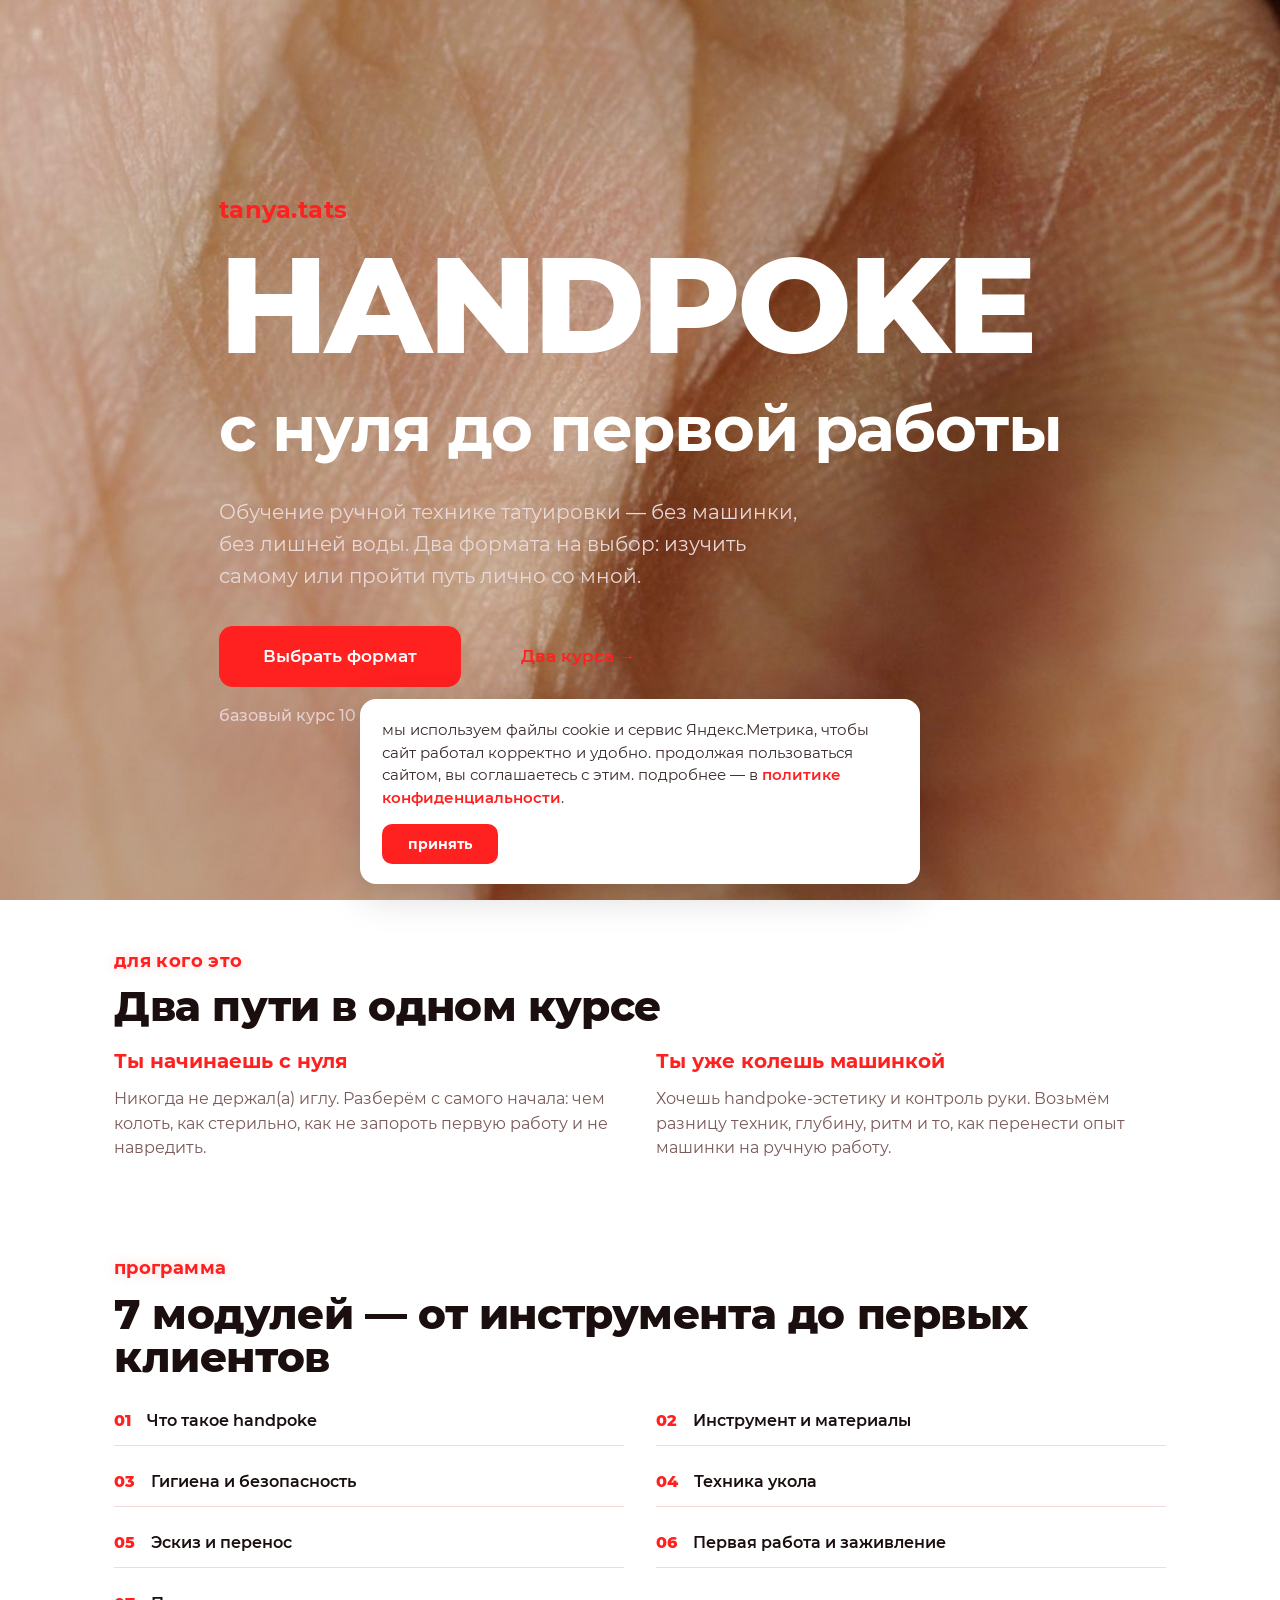
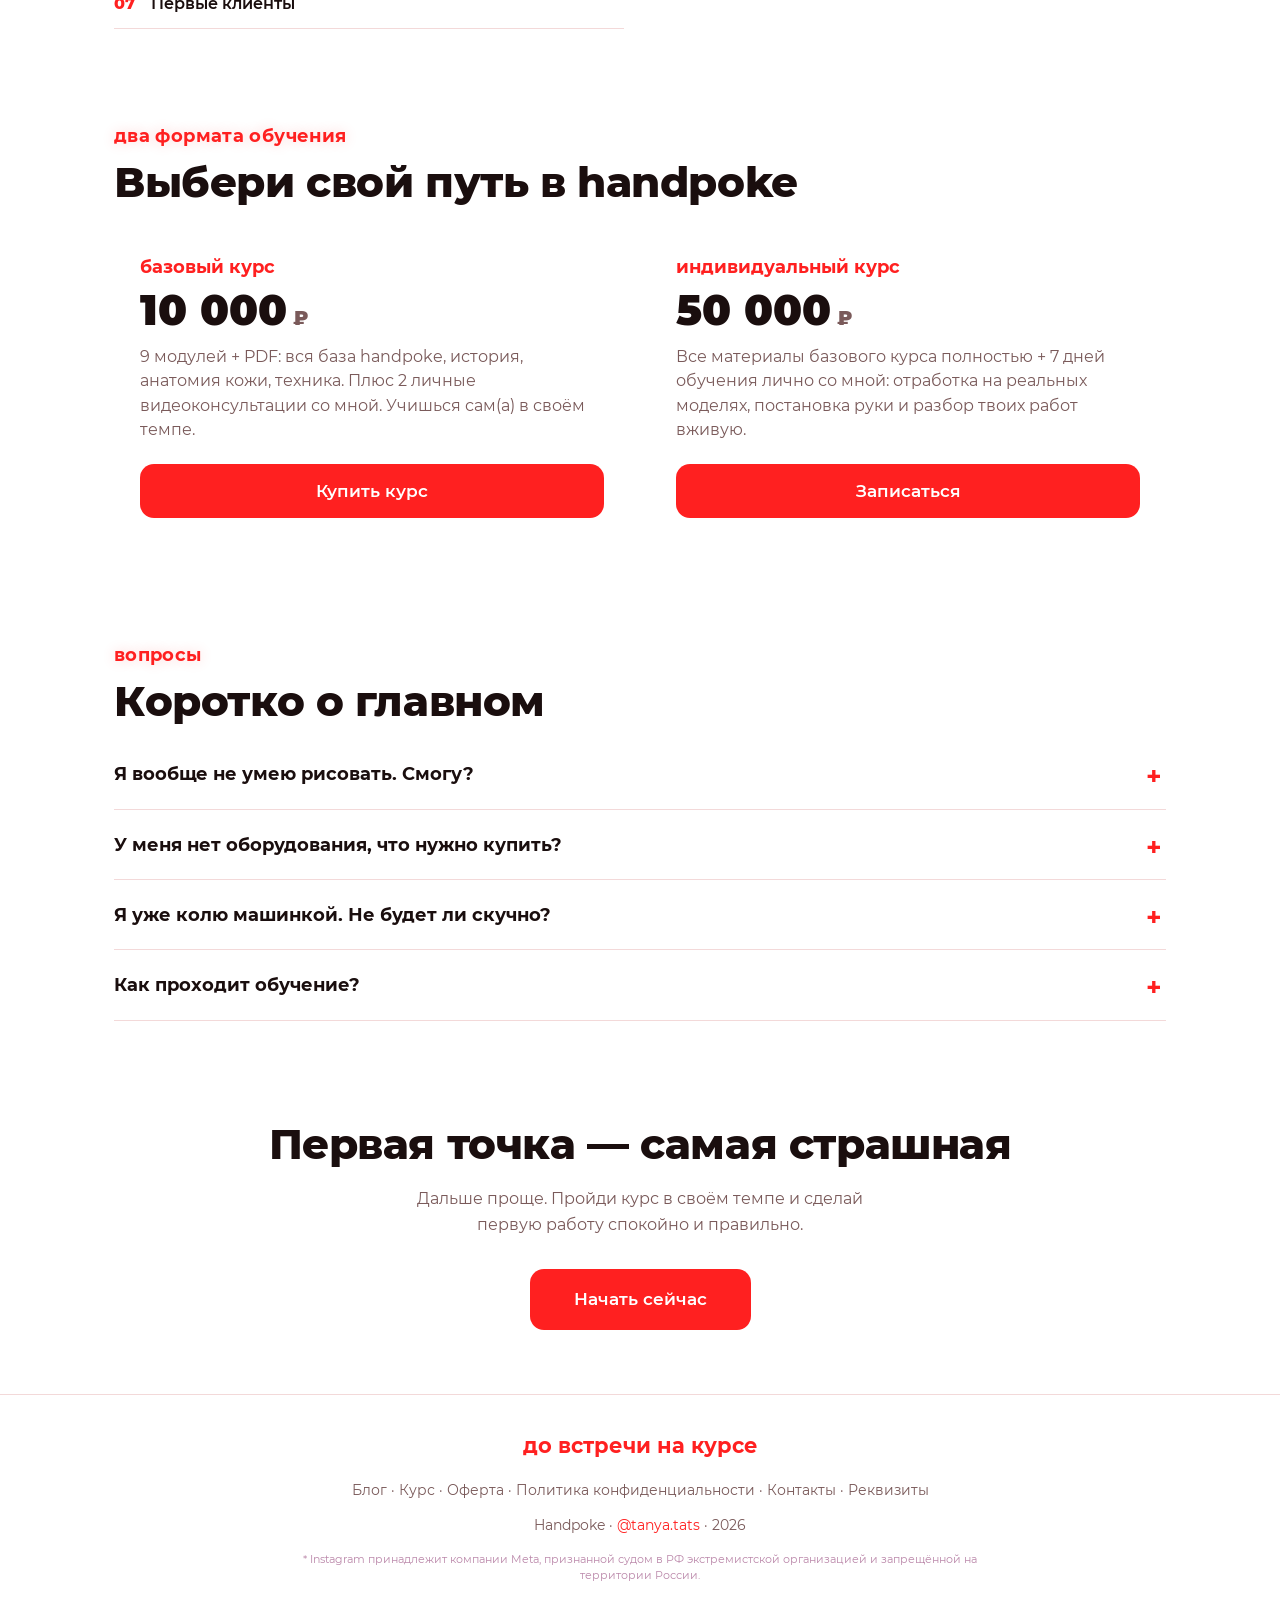
==== index.html @ 75838259 "Update index.html" ====
<!DOCTYPE html>
<html lang="ru">
<head>
<meta charset="UTF-8">
<meta name="viewport" content="width=device-width, initial-scale=1.0">
<meta name="yandex-verification" content="ab66ae9f76529d10" />
<meta name="description" content="Курс по хендпоук тату (handpoke) от tanya.tats — ручная техника татуировки с нуля до первой работы. 7 модулей: инструмент, стерильность, техника укола, эскиз, первые клиенты. базовый курс и индивидуальный курс с мастером.">
<meta name="keywords" content="хендпоук, handpoke, хендпоук тату, ручная техника татуировки, обучение тату, курс тату, техника хендпоук, как делать тату хендпоуком, тату мастер, stick and poke">
<meta name="author" content="tanya.tats">
<meta name="robots" content="index, follow">
<meta name="theme-color" content="#ff2020">
<link rel="canonical" href="https://tanyatats.ru/">
<meta property="og:type" content="website">
<meta property="og:title" content="Хендпоук с нуля — курс от tanya.tats">
<meta property="og:description" content="Ручная техника татуировки с нуля до первой работы. Базовый курс и индивидуальное обучение: инструмент, стерильность, техника, первые клиенты.">
<meta property="og:image" content="https://tanyatats.ru/og-image.jpg">
<meta property="og:url" content="https://tanyatats.ru/">
<meta property="og:site_name" content="tanya.tats">
<meta property="og:locale" content="ru_RU">
<meta name="twitter:card" content="summary_large_image">
<meta name="twitter:title" content="Хендпоук с нуля — курс от tanya.tats">
<meta name="twitter:description" content="Ручная техника татуировки с нуля до первой работы. Курс от практикующего мастера.">
<meta name="twitter:image" content="https://tanyatats.ru/og-image.jpg">
<link rel="icon" type="image/x-icon" href="/favicon.ico">
<link rel="icon" type="image/png" sizes="32x32" href="/favicon-32x32.png">
<link rel="icon" type="image/png" sizes="16x16" href="/favicon-16x16.png">
<link rel="icon" type="image/png" sizes="96x96" href="/favicon-96x96.png">
<link rel="apple-touch-icon" sizes="180x180" href="/apple-touch-icon.png">
<link rel="manifest" href="/site.webmanifest">
<style>
@font-face{font-family:'Montserrat';font-weight:400;font-style:normal;font-display:swap;src:url('/fonts/montserrat-400.woff2') format('woff2')}
@font-face{font-family:'Montserrat';font-weight:500;font-style:normal;font-display:swap;src:url('/fonts/montserrat-500.woff2') format('woff2')}
@font-face{font-family:'Montserrat';font-weight:600;font-style:normal;font-display:swap;src:url('/fonts/montserrat-600.woff2') format('woff2')}
@font-face{font-family:'Montserrat';font-weight:700;font-style:normal;font-display:swap;src:url('/fonts/montserrat-700.woff2') format('woff2')}
@font-face{font-family:'Montserrat';font-weight:800;font-style:normal;font-display:swap;src:url('/fonts/montserrat-800.woff2') format('woff2')}
@font-face{font-family:'Montserrat';font-weight:900;font-style:normal;font-display:swap;src:url('/fonts/montserrat-900.woff2') format('woff2')}
</style>
<link rel="preload" href="/fonts/montserrat-800.woff2" as="font" type="font/woff2" crossorigin>
<link rel="preload" href="/fonts/montserrat-700.woff2" as="font" type="font/woff2" crossorigin>
<title>Handpoke с нуля — базовый курс</title>
<style>
  
  :root{
    --bg:#ffffff; --bg-soft:#fbf3f3;
    --ink:#1a0e0e; --ink-dim:#7a5a5a;
    --red:#8f1a1a; --red-bright:#ff2020; --red-glow:#ff5c4d; --red-deep:#3b0d0d;
    --line:rgba(180,20,20,.16);
    --serif:'Montserrat','Helvetica Neue','Segoe UI',Roboto,Arial,sans-serif; --hand:'Montserrat','Helvetica Neue','Segoe UI',Roboto,Arial,sans-serif;
    --sans:'Montserrat','Helvetica Neue','Segoe UI',Roboto,Arial,sans-serif;
  }
  *{margin:0;padding:0;box-sizing:border-box}
  html{scroll-behavior:smooth}
  body{background:var(--bg);color:var(--ink);font-family:var(--sans);line-height:1.6;-webkit-font-smoothing:antialiased;overflow-x:hidden;max-width:100vw}
  ::selection{background:var(--red-bright);color:var(--bg)}

  /* ---- hero video background ---- */
  .hero-bg{position:fixed;top:0;left:0;width:100vw;height:100vh;height:100dvh;z-index:0;overflow:hidden;background:#1a1210 url('hero-poster.jpg') center/cover no-repeat}
  .hero-bg video{position:absolute;top:50%;left:50%;transform:translate(-50%,-50%);min-width:100%;min-height:100%;width:auto;height:auto;object-fit:cover}
  /* red + black wash over the black water */
  .hero-bg::after{content:"";position:absolute;inset:0;background:transparent}
  .grain{position:fixed;inset:0;z-index:1;pointer-events:none;opacity:.4;
    background-image:radial-gradient(rgba(255,80,80,.06) 1px,transparent 1.4px);background-size:24px 24px}

  .wrap{max-width:1100px;margin:0 auto;padding:0 24px;position:relative;z-index:2}
  .narrow{max-width:760px}
  /* solid bg on lower sections so text is readable over the fixed video */
  .solid{position:relative;z-index:2;background:#ffffff}

  header{min-height:100vh;min-height:100dvh;display:flex;flex-direction:column;justify-content:center;padding:60px 0 40px;position:relative;z-index:2}
  .eyebrow{font-family:'Montserrat',var(--sans);font-weight:700;font-size:1.5rem;color:var(--red-bright);letter-spacing:.02em;display:inline-block;margin-bottom:12px}
  h1.hero{color:#fff;font-family:'Montserrat',var(--sans);font-weight:800;font-size:clamp(3rem,11vw,8.5rem);line-height:.92;letter-spacing:-.03em;text-transform:uppercase}
  h1.hero .drip{display:block;color:#fff;font-family:'Montserrat',var(--sans);font-style:normal;font-weight:700;text-transform:none;font-size:clamp(1.8rem,5.5vw,4rem);line-height:1.05;letter-spacing:-.02em;margin-top:28px}
  .lede{font-size:clamp(1.05rem,2vw,1.25rem);color:#e9d9d9;max-width:600px;margin:34px 0}
  .cta{display:inline-block;background:var(--red-bright);color:var(--bg);font-weight:600;font-size:1.05rem;padding:17px 44px;border-radius:14px;border:none;cursor:pointer;font-family:inherit;text-decoration:none;transition:transform .15s,box-shadow .2s,background .2s;box-shadow:0 0 0 rgba(255,32,32,0)}
  .cta:focus{outline:none}.cta:hover{background:var(--red-glow);transform:translateY(-2px);box-shadow:0 8px 40px rgba(255,32,32,.4)}
  .cta.ghost{background:transparent;color:var(--red-bright)}
  .cta.ghost:hover{background:rgba(255,32,32,.08);box-shadow:none}
  .under-cta{font-family:var(--serif);font-weight:500;font-size:1rem;color:#e6d0d0;margin-top:16px}
  .hero-cta{display:flex;gap:16px;flex-wrap:wrap;align-items:center}

  .proof{position:relative;z-index:2;border-top:1px solid var(--line);border-bottom:1px solid var(--line);display:flex;justify-content:center;flex-wrap:wrap;background:#ffffff}
  .proof div{padding:18px 30px;text-align:center;border-right:1px solid var(--line)}
  .proof div:last-child{border-right:none}
  .proof b{display:block;font-family:var(--serif);font-size:2.1rem;color:var(--red-bright);line-height:1;text-shadow:0 0 18px rgba(255,32,32,.22)}
  .proof span{font-size:.82rem;color:var(--ink-dim);letter-spacing:.04em}

  section{position:relative;z-index:2;padding:46px 0}
  .lbl{font-family:var(--serif);font-weight:700;font-size:1.15rem;text-transform:lowercase;letter-spacing:.02em;color:var(--red-bright);display:inline-block;margin-bottom:10px;text-shadow:0 0 14px rgba(255,32,32,.2)}
  h2{font-family:var(--serif);font-weight:800;font-size:clamp(1.7rem,4.5vw,2.6rem);line-height:1.04;margin-bottom:16px;letter-spacing:-.01em}

  .who{display:grid;grid-template-columns:1fr 1fr;gap:32px;margin-top:16px}
  .who .card{padding:0}
  
  .who .card h3{font-family:var(--serif);font-weight:700;font-size:1.25rem;margin-bottom:10px;color:var(--red-bright)}
  .who .card p{font-size:.97rem;color:var(--ink-dim);margin:0}

  .mods{margin-top:14px;border-top:1px solid var(--line)}
  .mod{display:grid;grid-template-columns:56px 1fr;gap:20px;padding:20px 4px;border-bottom:1px solid var(--line);align-items:start}
  .mod .n{font-family:'Montserrat',var(--sans);font-weight:800;font-size:1.5rem;color:var(--red-bright);text-shadow:0 0 12px rgba(255,32,32,.18)}
  .mod h3{font-family:var(--serif);font-weight:700;font-size:1.4rem;margin-bottom:8px}
  .mod p{color:var(--ink-dim);font-size:1rem;margin:0}
  .mod ul{margin:8px 0 0;padding-left:18px;color:var(--ink-dim);font-size:.94rem}
  .mod li{margin-bottom:4px}

  .guide{padding:0;margin-top:14px}
  .guide h3{font-family:var(--serif);font-weight:700;font-size:1.4rem;color:var(--red-bright);margin-bottom:18px}
  .guide ol{padding-left:22px}
  .guide li{margin-bottom:14px;color:var(--ink-dim)}
  .guide li b{color:var(--ink)}
  .guide .tip{font-family:var(--serif);font-weight:600;font-size:1.05rem;color:var(--red-bright);margin-top:8px}

  .price-plain{text-align:center;margin-top:16px;padding:10px 0}
  
  
  .price-plain .now{font-family:var(--serif);font-weight:900;font-size:clamp(3rem,10vw,4.2rem);color:var(--red-bright);line-height:1;margin:4px 0 6px;text-shadow:0 0 26px rgba(255,32,32,.2)}
  .price-plain .cur{font-size:1.5rem;color:var(--ink-dim)}
  .incl{text-align:left;max-width:360px;margin:26px auto;list-style:none}
  .incl li{padding:9px 0 9px 32px;position:relative;color:var(--ink-dim);font-size:1rem}
  .incl li::before{content:"";position:absolute;left:10px;top:15px;width:8px;height:8px;border-radius:50%;background:var(--red-bright);box-shadow:0 0 12px var(--red-glow)}

  details{border-bottom:1px solid var(--line);padding:20px 0}
  summary{cursor:pointer;font-family:var(--serif);font-weight:700;font-size:1.15rem;list-style:none;position:relative;padding-right:34px}
  summary::-webkit-details-marker{display:none}
  summary::after{content:"+";position:absolute;right:4px;top:-3px;color:var(--red-bright);font-size:1.6rem;transition:transform .2s}
  details[open] summary::after{transform:rotate(45deg)}
  details p{color:var(--ink-dim);margin-top:12px;font-size:1rem}

  .final{text-align:center;padding:56px 0 64px}
  .final h2{margin-bottom:20px}
  .final p{color:var(--ink-dim);max-width:460px;margin:0 auto 32px}

  footer{border-top:1px solid var(--line);padding:34px 0;text-align:center;color:var(--ink-dim);font-size:.85rem;position:relative;z-index:2}
  footer a{color:var(--red-bright);text-decoration:none}
  .fnav{margin:14px 0 10px;font-size:.9rem;line-height:2}
  .fnav a{color:var(--ink-dim)}
  .fnav a:hover{color:var(--red-bright)}
  .fbot{color:var(--ink-dim);font-size:.85rem}
  .fmeta{max-width:720px;margin:14px auto 0;font-size:11px;line-height:1.5;color:#b8a}
  .sig{font-family:var(--serif);font-weight:700;font-size:1.3rem;color:var(--red-bright);display:block;margin-bottom:6px}

  
  .prog{display:grid;grid-template-columns:1fr 1fr;gap:10px 32px;margin-top:8px}
  .prog div{padding:12px 0;border-bottom:1px solid var(--line);font-weight:600;font-size:1.02rem}
  .prog span{color:var(--red-bright);font-weight:800;margin-right:12px}
  .offers{display:grid;grid-template-columns:1fr 1fr;gap:20px;margin-top:18px;align-items:stretch}
  .offer{padding:30px 26px;position:relative;display:flex;flex-direction:column;transition:transform .15s}
  .offer:hover{transform:translateY(-3px)}
      .oname{font-weight:700;font-size:1.15rem;color:var(--red-bright);margin-bottom:8px}
  .oprice{font-family:var(--serif);font-weight:900;font-size:2.6rem;line-height:1;margin-bottom:14px}
  .oprice span{font-size:1.2rem;color:var(--ink-dim)}
  .odesc{color:var(--ink-dim);font-size:.98rem;margin-bottom:22px;line-height:1.55;flex:1}
  .offer .cta{width:100%;text-align:center}
  @media(max-width:640px){.prog{grid-template-columns:1fr}.offers{grid-template-columns:1fr}}
  @media(max-width:640px){
    .who{grid-template-columns:1fr}
    .proof div{padding:18px 20px}
    .proof b{font-size:1.6rem}
    .mod{grid-template-columns:44px 1fr;gap:16px}
  }
  @media(prefers-reduced-motion:reduce){*{scroll-behavior:auto}.cta:hover{transform:none}.hero-bg video{filter:none}}
</style>
<!-- Yandex.Metrika counter -->
<script type="text/javascript">
    (function(m,e,t,r,i,k,a){
        m[i]=m[i]||function(){(m[i].a=m[i].a||[]).push(arguments)};
        m[i].l=1*new Date();
        for (var j = 0; j < document.scripts.length; j++) {if (document.scripts[j].src === r) { return; }}
        k=e.createElement(t),a=e.getElementsByTagName(t)[0],k.async=1,k.src=r,a.parentNode.insertBefore(k,a)
    })(window, document,'script','https://mc.yandex.ru/metrika/tag.js?id=111276849', 'ym');
    ym(111276849, 'init', {ssr:true, webvisor:true, clickmap:true, ecommerce:"dataLayer", referrer: document.referrer, url: location.href, accurateTrackBounce:true, trackLinks:true});
</script>
<noscript><div><img src="https://mc.yandex.ru/watch/111276849" style="position:absolute; left:-9999px;" alt="" /></div></noscript>
<!-- /Yandex.Metrika counter -->
</head>
<body>
<div class="hero-bg">
  <video id="heroVideo" autoplay muted loop playsinline webkit-playsinline preload="metadata" poster="hero-poster.jpg" disablepictureinpicture>
    <source src="water.mp4" type="video/mp4">
  </video>
</div>
<div class="grain"></div>
<script>
  // Надёжный автозапуск фонового видео на мобильных (iOS/Android блокируют autoplay без явного play())
  (function(){
    var v = document.getElementById('heroVideo');
    if(!v) return;
    v.muted = true;               // обязательно для autoplay на мобильных
    v.setAttribute('muted','');
    v.playsInline = true;
    function tryPlay(){
      var p = v.play();
      if(p && p.catch){ p.catch(function(){ /* если заблокировано — постер останется фоном */ }); }
    }
    tryPlay();
    // повторные попытки: после загрузки данных и при первом касании экрана
    v.addEventListener('loadeddata', tryPlay);
    v.addEventListener('canplay', tryPlay);
    document.addEventListener('touchstart', tryPlay, {once:true, passive:true});
    document.addEventListener('click', tryPlay, {once:true});
  })();
</script>

<header>
  <div class="wrap">
    <span class="eyebrow">tanya.tats</span>
    <h1 class="hero">Handpoke<span class="drip">с нуля до первой работы</span></h1>
    <p class="lede">Обучение ручной технике татуировки — без машинки, без лишней воды. Два формата на выбор: изучить самому или пройти путь лично со мной.</p>
    <div class="hero-cta">
      <a href="#buy" class="cta">Выбрать формат</a>
      <a href="#buy" class="cta ghost">Два курса →</a>
    </div>
    <div class="under-cta">базовый курс 10 000 ₽ · индивидуальный курс 50 000 ₽</div>
  </div>
</header>

<div class="solid">


<section>
  <div class="wrap">
    <span class="lbl">для кого это</span>
    <h2>Два пути в одном курсе</h2>
    <div class="who">
      <div class="card">
        <h3>Ты начинаешь с нуля</h3>
        <p>Никогда не держал(а) иглу. Разберём с самого начала: чем колоть, как стерильно, как не запороть первую работу и не навредить.</p>
      </div>
      <div class="card">
        <h3>Ты уже колешь машинкой</h3>
        <p>Хочешь handpoke-эстетику и контроль руки. Возьмём разницу техник, глубину, ритм и то, как перенести опыт машинки на ручную работу.</p>
      </div>
    </div>
  </div>
</section>

<section>
  <div class="wrap">
    <span class="lbl">программа</span>
    <h2>7 модулей — от инструмента до первых клиентов</h2>
    <div class="prog">
      <div><span>01</span> Что такое handpoke</div>
      <div><span>02</span> Инструмент и материалы</div>
      <div><span>03</span> Гигиена и безопасность</div>
      <div><span>04</span> Техника укола</div>
      <div><span>05</span> Эскиз и перенос</div>
      <div><span>06</span> Первая работа и заживление</div>
      <div><span>07</span> Первые клиенты</div>
    </div>
  </div>
</section>



<section id="buy">
  <div class="wrap">
    <span class="lbl">два формата обучения</span>
    <h2>Выбери свой путь в handpoke</h2>
    <div class="offers">
      <div class="offer">
        <div class="oname">базовый курс</div>
        <div class="oprice">10 000<span> ₽</span></div>
        <div class="odesc">9 модулей + PDF: вся база handpoke, история, анатомия кожи, техника. Плюс 2 личные видеоконсультации со мной. Учишься сам(а) в своём темпе.</div>
        <button type="button" class="cta paybtn" onclick="openPay('mini')">Купить курс</button>
      </div>
      <div class="offer">
        
        <div class="oname">индивидуальный курс</div>
        <div class="oprice">50 000<span> ₽</span></div>
        <div class="odesc">Все материалы базового курса полностью + 7 дней обучения лично со мной: отработка на реальных моделях, постановка руки и разбор твоих работ вживую.</div>
        <button type="button" class="cta paybtn" onclick="openPay('extended')">Записаться</button>
      </div>
    </div>
  </div>
</section>

<section>
  <div class="wrap">
    <span class="lbl">вопросы</span>
    <h2>Коротко о главном</h2>
    <details><summary>Я вообще не умею рисовать. Смогу?</summary><p>Да. Handpoke прощает больше, чем машинка, а простые точечные и линейные работы не требуют академического рисунка. В курсе есть модуль про эскиз с нуля.</p></details>
    <details><summary>У меня нет оборудования, что нужно купить?</summary><p>К курсу идёт чек-лист: минимальный набор для старта стоит недорого. Всё расписано — что брать, где и почему.</p></details>
    <details><summary>Я уже колю машинкой. Не будет ли скучно?</summary><p>Нет. Базу можно пролистать, а основная ценность для тебя — в технике укола, глубине и ритме руки, которых в машинной работе нет.</p></details>
    <details><summary>Как проходит обучение?</summary><p>Видео и разборы, которые смотришь в своём темпе. Доступ остаётся навсегда, можно возвращаться к модулям.</p></details>
  </div>
</section>

<div class="final">
  <div class="wrap">
    <h2>Первая точка — самая страшная</h2>
    <p>Дальше проще. Пройди курс в своём темпе и сделай первую работу спокойно и правильно.</p>
    <a href="#buy" class="cta">Начать сейчас</a>
  </div>
</div>

<footer>
  <div class="wrap">
    <span class="sig">до встречи на курсе</span>
    <nav class="fnav">
      <a href="blog.html">Блог</a> ·
      <a href="course.html">Курс</a> ·
      <a href="oferta.html">Оферта</a> ·
      <a href="privacy.html">Политика конфиденциальности</a> ·
      <a href="contacts.html">Контакты</a> ·
      <a href="requisites.html">Реквизиты</a>
    </nav>
    <div class="fbot">Handpoke · <a href="https://instagram.com/tanya.tats">@tanya.tats</a> · 2026</div>
    <p class="fmeta">* Instagram принадлежит компании Meta, признанной судом в РФ экстремистской организацией и запрещённой на территории России.</p>
  </div>
</footer>

<!-- Модалка оплаты -->
<div id="payModal" class="pay-overlay" onclick="if(event.target===this)closePay()">
  <div class="pay-box">
    <button class="pay-close" onclick="closePay()">&times;</button>
    <div class="pay-title" id="payTitle">Оформление</div>
    <div class="pay-sub" id="paySub"></div>
    <label class="pay-label">Ваш email — на него придёт курс</label>
    <input type="email" id="payEmail" class="pay-input" placeholder="you@example.com" autocomplete="email">
    <div class="pay-err" id="payErr"></div>
    <button class="cta pay-go" id="payGo" onclick="submitPay()">Перейти к оплате</button>
    <div class="pay-note">После оплаты материалы придут на почту автоматически</div>
  </div>
</div>

<style>
  .pay-overlay{display:none;position:fixed;inset:0;z-index:100;background:rgba(10,4,4,.6);backdrop-filter:blur(4px);align-items:center;justify-content:center;padding:20px}
  .pay-overlay.open{display:flex}
  .pay-box{background:#fff;border-radius:20px;max-width:420px;width:100%;padding:34px 30px;position:relative;box-shadow:0 20px 80px rgba(0,0,0,.3)}
  .pay-close{position:absolute;top:16px;right:18px;background:none;border:none;font-size:1.8rem;line-height:1;color:var(--ink-dim);cursor:pointer}
  .pay-close:hover{color:var(--red-bright)}
  .pay-title{font-weight:800;font-size:1.5rem;margin-bottom:4px}
  .pay-sub{color:var(--ink-dim);margin-bottom:22px;font-size:1rem}
  .pay-label{display:block;font-weight:600;font-size:.9rem;margin-bottom:8px}
  .pay-input{width:100%;padding:14px 16px;border:1px solid var(--line);border-radius:12px;font-family:inherit;font-size:1rem;outline:none}
  .pay-input:focus{border-color:var(--red-bright)}
  .pay-err{color:var(--red-bright);font-size:.88rem;min-height:18px;margin:8px 0}
  .pay-go{width:100%;text-align:center;border:none;cursor:pointer}
  .pay-go:disabled{opacity:.6;cursor:default}
  .pay-note{text-align:center;color:var(--ink-dim);font-size:.85rem;margin-top:14px}
</style>

<script>
  // адрес бэкенда курса
  const COURSE_API = "https://tanyatats-course-backend-f204.twc1.net";
  const PRODUCTS = {
    mini:     {title:"базовый курс handpoke",     sub:"10 000 ₽ · доступ навсегда + PDF"},
    extended: {title:"индивидуальный курс handpoke", sub:"50 000 ₽ · 7 дней со мной + модели"}
  };
  let currentProduct = null;

  function openPay(product){
    currentProduct = product;
    const p = PRODUCTS[product];
    document.getElementById('payTitle').textContent = p.title;
    document.getElementById('paySub').textContent = p.sub;
    document.getElementById('payErr').textContent = '';
    document.getElementById('payEmail').value = '';
    document.getElementById('payModal').classList.add('open');
    setTimeout(()=>document.getElementById('payEmail').focus(), 100);
  }
  function closePay(){
    document.getElementById('payModal').classList.remove('open');
  }
  async function submitPay(){
    const email = document.getElementById('payEmail').value.trim();
    const err = document.getElementById('payErr');
    const go = document.getElementById('payGo');
    if(!/^[^\s@]+@[^\s@]+\.[^\s@]+$/.test(email)){
      err.textContent = 'Введите корректный email'; return;
    }
    err.textContent = '';
    go.disabled = true; go.textContent = 'Создаём платёж…';
    try{
      const r = await fetch(COURSE_API + '/api/pay', {
        method:'POST',
        headers:{'Content-Type':'application/json'},
        body: JSON.stringify({product: currentProduct, email})
      });
      const data = await r.json();
      if(r.ok && data.confirmation_url){
        window.location.href = data.confirmation_url;
      }else{
        err.textContent = data.detail || 'Не удалось создать платёж. Попробуйте позже.';
        go.disabled = false; go.textContent = 'Перейти к оплате';
      }
    }catch(e){
      err.textContent = 'Ошибка сети. Проверьте соединение.';
      go.disabled = false; go.textContent = 'Перейти к оплате';
    }
  }
</script>
</div>
<script>
  (function(){
    var v = document.getElementById('heroVideo');
    if(!v) return;
    v.muted = true; v.setAttribute('muted','');
    var tryPlay = function(){ var p = v.play(); if(p && p.catch) p.catch(function(){}); };
    tryPlay();
    // повтор при первом касании/скролле — на случай строгих браузеров
    ['touchstart','click','scroll'].forEach(function(e){
      document.addEventListener(e, tryPlay, {once:true, passive:true});
    });
  })();
</script>
<!-- Cookie banner -->
<div id="cookieBanner" style="display:none;position:fixed;left:16px;right:16px;bottom:16px;z-index:9998;max-width:560px;margin:0 auto;background:#fff;border-radius:16px;box-shadow:0 10px 40px rgba(0,0,0,.18);padding:20px 22px;font-family:'Montserrat',-apple-system,sans-serif">
  <div style="font-size:.92rem;line-height:1.55;color:#3a2a2a;margin-bottom:14px">
    мы используем файлы cookie и сервис Яндекс.Метрика, чтобы сайт работал корректно и удобно. продолжая пользоваться сайтом, вы соглашаетесь с этим. подробнее — в <a href="privacy.html" style="color:#ff2020;text-decoration:none;font-weight:600">политике конфиденциальности</a>.
  </div>
  <button onclick="acceptCookies()" style="background:#ff2020;color:#fff;border:none;border-radius:10px;padding:11px 26px;font-family:inherit;font-weight:700;font-size:.9rem;cursor:pointer">принять</button>
</div>
<script>
  (function(){
    try{
      if(!localStorage.getItem('cookiesAccepted')){
        var b=document.getElementById('cookieBanner');
        if(b) b.style.display='block';
      }
    }catch(e){
      var b=document.getElementById('cookieBanner');
      if(b) b.style.display='block';
    }
  })();
  function acceptCookies(){
    try{ localStorage.setItem('cookiesAccepted','1'); }catch(e){}
    var b=document.getElementById('cookieBanner');
    if(b) b.style.display='none';
  }
</script>
<!-- /Cookie banner -->

</body>
</html>
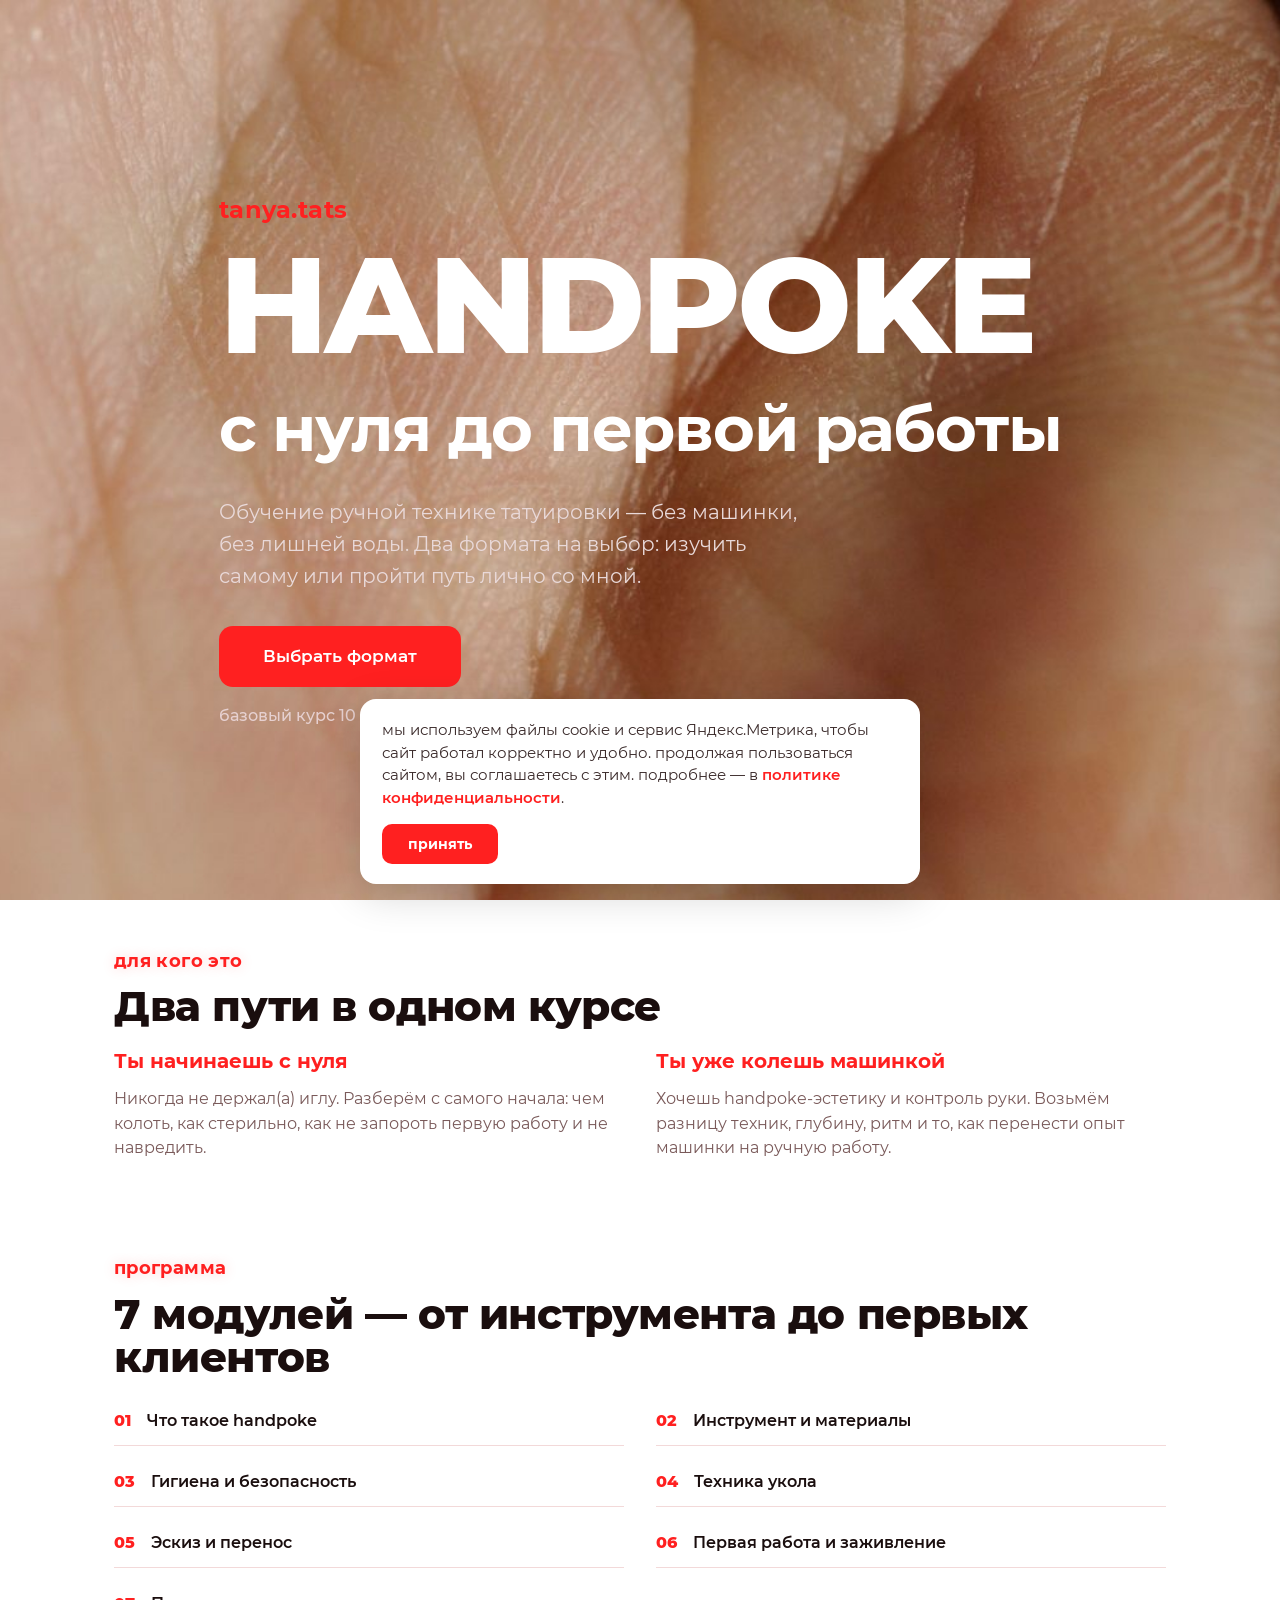
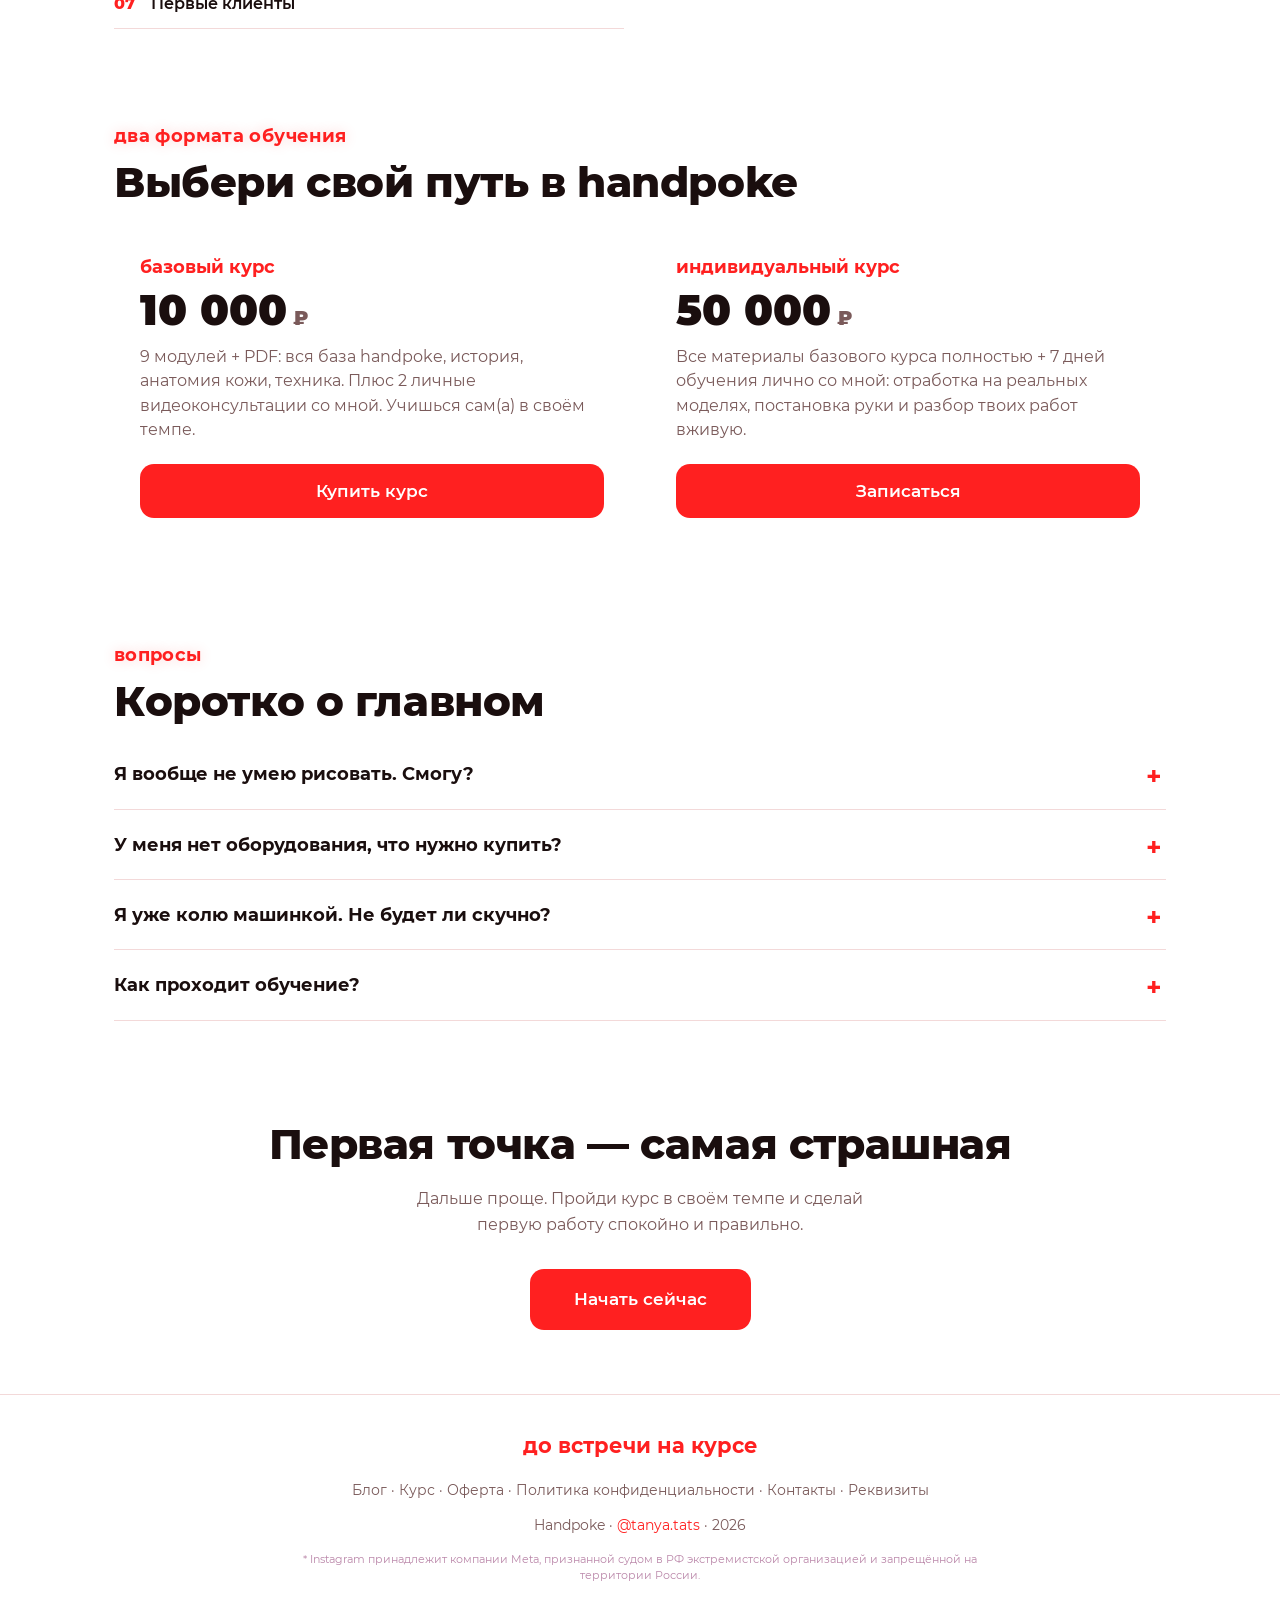
==== commit fc8db985: "Update index.html" ====
--- a/index.html
+++ b/index.html
@@ -207,7 +207,6 @@
     <p class="lede">Обучение ручной технике татуировки — без машинки, без лишней воды. Два формата на выбор: изучить самому или пройти путь лично со мной.</p>
     <div class="hero-cta">
       <a href="#buy" class="cta">Выбрать формат</a>
-      <a href="#buy" class="cta ghost">Два курса →</a>
     </div>
     <div class="under-cta">базовый курс 10 000 ₽ · индивидуальный курс 50 000 ₽</div>
   </div>
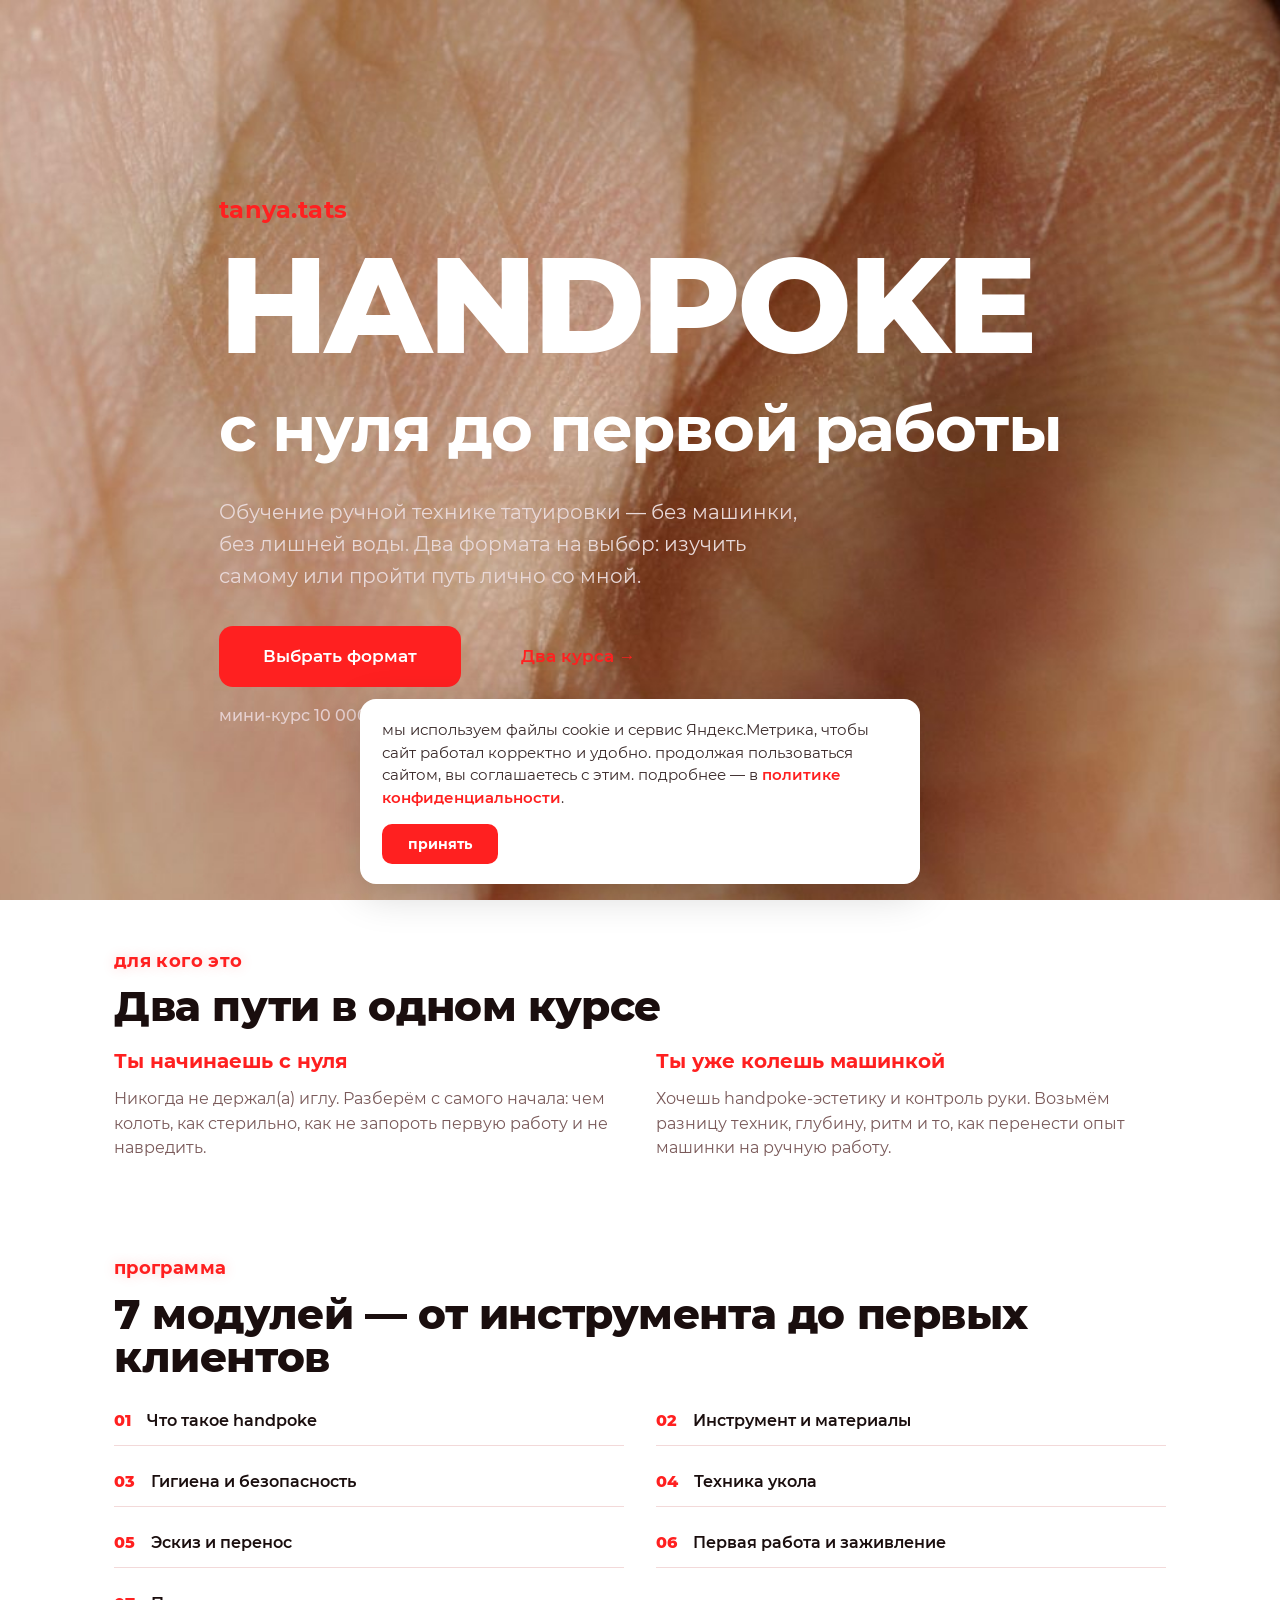
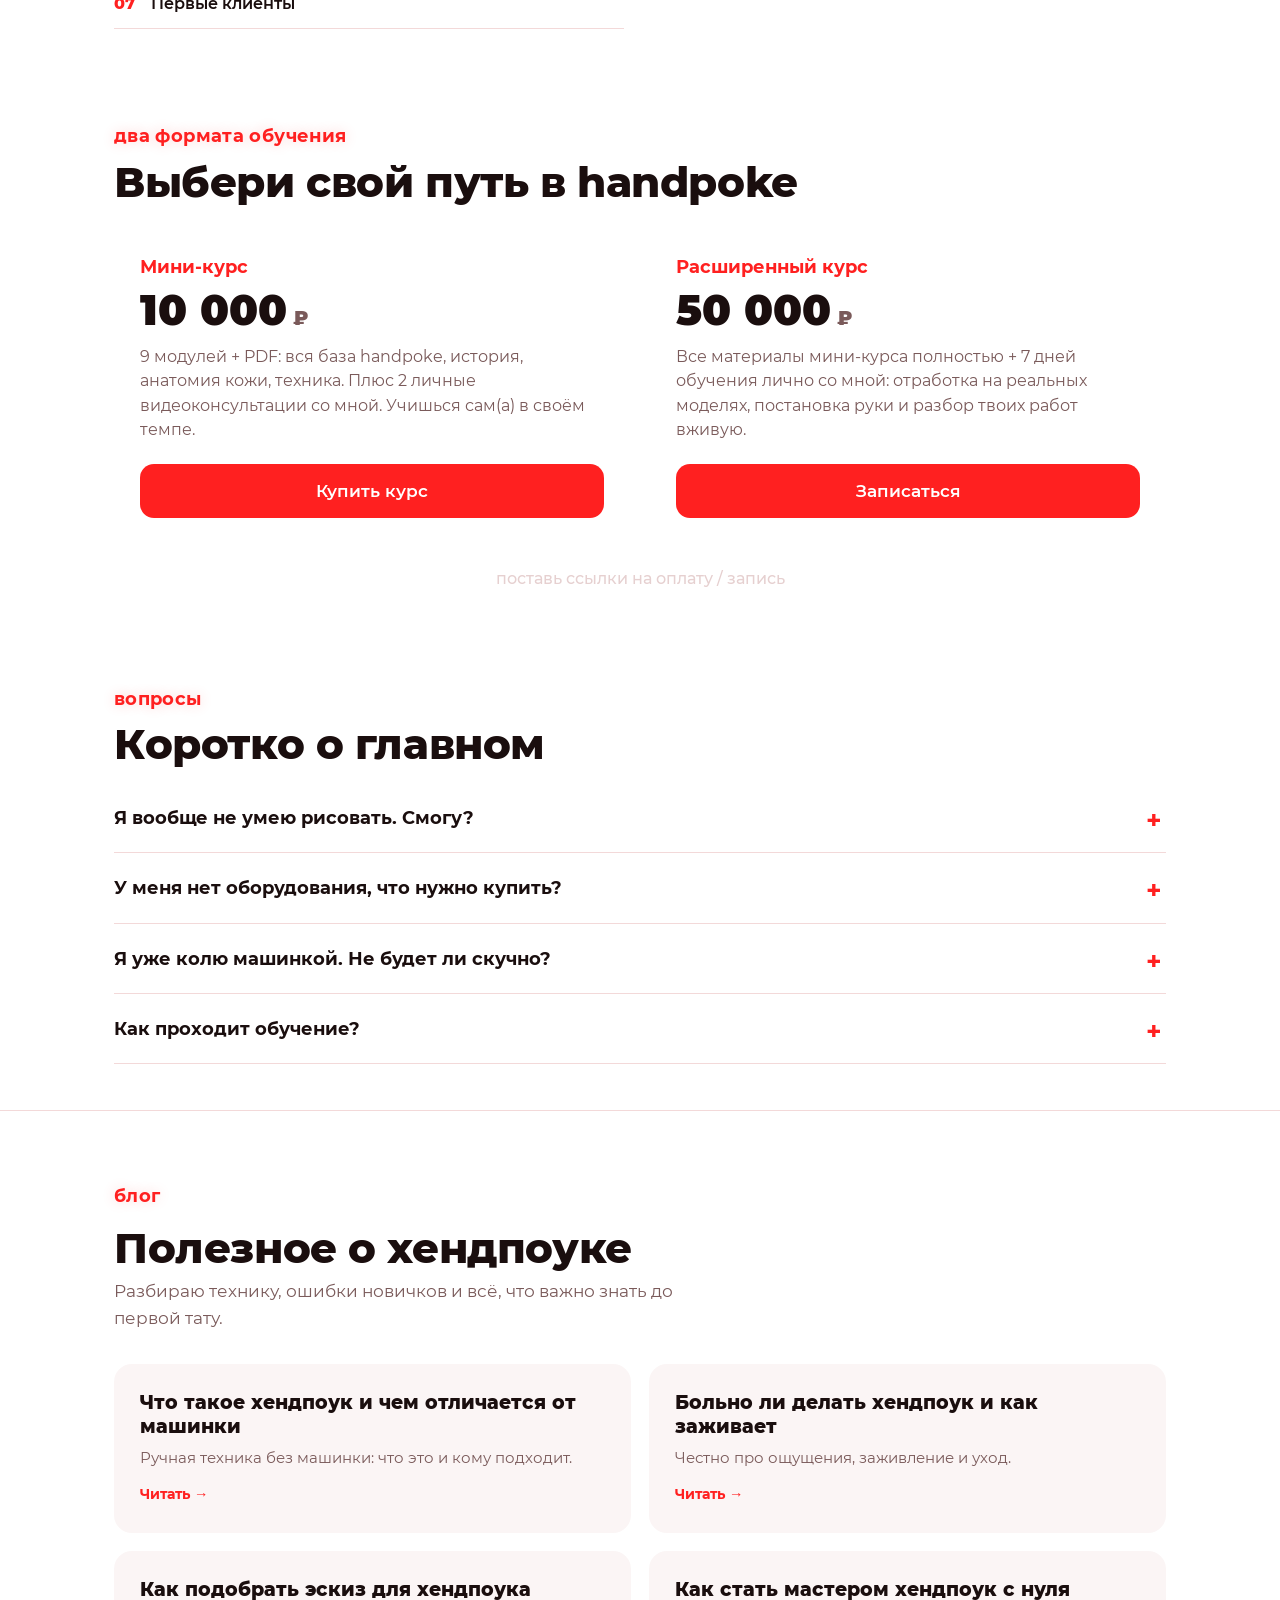
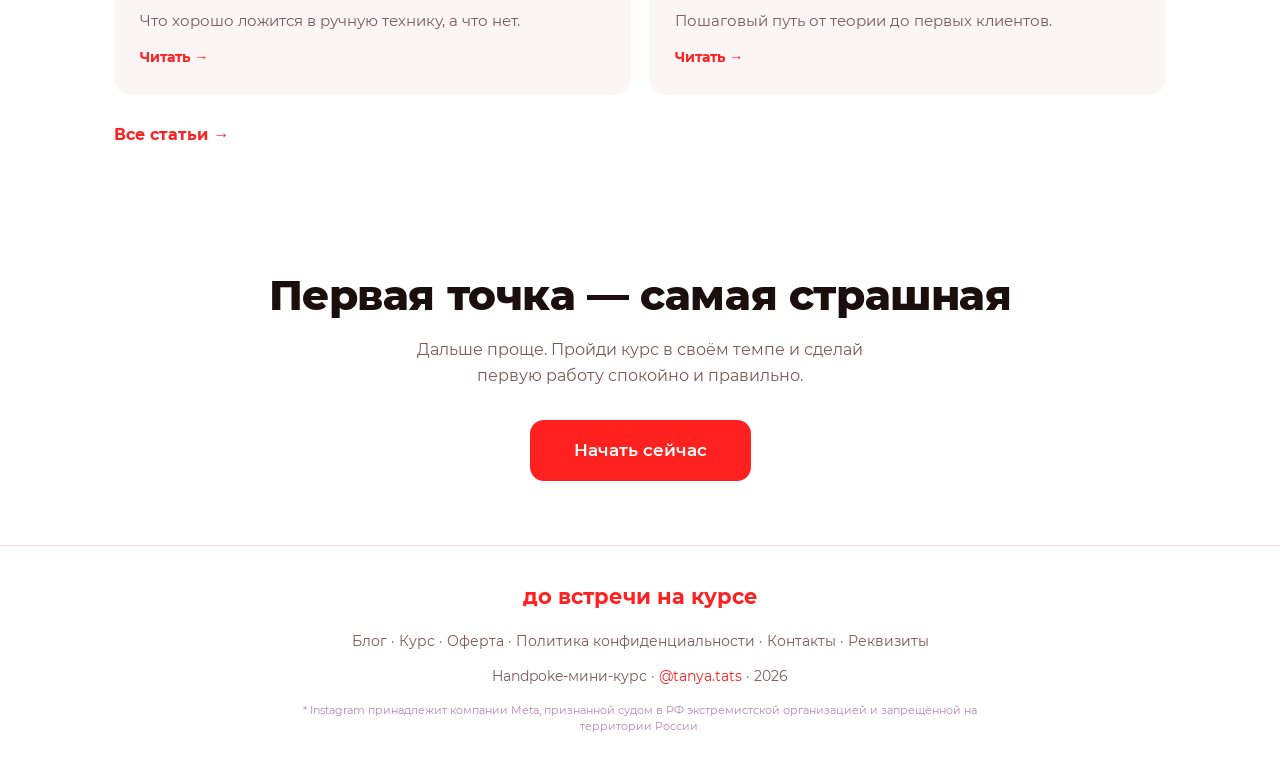
==== commit 0d562b92: "Add files via upload" ====
--- a/index.html
+++ b/index.html
@@ -4,7 +4,7 @@
 <meta charset="UTF-8">
 <meta name="viewport" content="width=device-width, initial-scale=1.0">
 <meta name="yandex-verification" content="ab66ae9f76529d10" />
-<meta name="description" content="Курс по хендпоук тату (handpoke) от tanya.tats — ручная техника татуировки с нуля до первой работы. 7 модулей: инструмент, стерильность, техника укола, эскиз, первые клиенты. базовый курс и индивидуальный курс с мастером.">
+<meta name="description" content="Курс по хендпоук тату (handpoke) от tanya.tats — ручная техника татуировки с нуля до первой работы. 7 модулей: инструмент, стерильность, техника укола, эскиз, первые клиенты. Мини-курс и обучение лично с мастером.">
 <meta name="keywords" content="хендпоук, handpoke, хендпоук тату, ручная техника татуировки, обучение тату, курс тату, техника хендпоук, как делать тату хендпоуком, тату мастер, stick and poke">
 <meta name="author" content="tanya.tats">
 <meta name="robots" content="index, follow">
@@ -12,7 +12,7 @@
 <link rel="canonical" href="https://tanyatats.ru/">
 <meta property="og:type" content="website">
 <meta property="og:title" content="Хендпоук с нуля — курс от tanya.tats">
-<meta property="og:description" content="Ручная техника татуировки с нуля до первой работы. Базовый курс и индивидуальное обучение: инструмент, стерильность, техника, первые клиенты.">
+<meta property="og:description" content="Ручная техника татуировки с нуля до первой работы. Мини-курс и обучение лично с мастером: инструмент, стерильность, техника, первые клиенты.">
 <meta property="og:image" content="https://tanyatats.ru/og-image.jpg">
 <meta property="og:url" content="https://tanyatats.ru/">
 <meta property="og:site_name" content="tanya.tats">
@@ -34,10 +34,24 @@
 @font-face{font-family:'Montserrat';font-weight:700;font-style:normal;font-display:swap;src:url('/fonts/montserrat-700.woff2') format('woff2')}
 @font-face{font-family:'Montserrat';font-weight:800;font-style:normal;font-display:swap;src:url('/fonts/montserrat-800.woff2') format('woff2')}
 @font-face{font-family:'Montserrat';font-weight:900;font-style:normal;font-display:swap;src:url('/fonts/montserrat-900.woff2') format('woff2')}
+
+  .blogsec{padding:70px 0;border-top:1px solid var(--line)}
+  .blogsec h2{font-size:clamp(1.8rem,4vw,2.6rem);font-weight:800;margin:6px 0 8px}
+  .blogsub{color:var(--ink-dim);font-size:1.05rem;margin-bottom:32px;max-width:560px}
+  .bgrid{display:grid;grid-template-columns:1fr 1fr;gap:18px;margin-bottom:26px}
+  .bcard{display:block;padding:26px 26px;border-radius:18px;background:#fbf5f5;text-decoration:none;color:var(--ink);transition:transform .15s}
+  .bcard:hover{transform:translateY(-3px)}
+  .bcard h3{font-size:1.2rem;font-weight:800;margin-bottom:8px;line-height:1.25}
+  .bcard p{color:var(--ink-dim);font-size:.96rem;margin-bottom:12px;line-height:1.5}
+  .bmore{color:var(--red-bright);font-weight:700;font-size:.9rem}
+  .balllink{display:inline-block;color:var(--red-bright);font-weight:700;font-size:1.02rem;text-decoration:none}
+  .balllink:hover{text-decoration:underline}
+  @media(max-width:640px){.bgrid{grid-template-columns:1fr}}
+
 </style>
 <link rel="preload" href="/fonts/montserrat-800.woff2" as="font" type="font/woff2" crossorigin>
 <link rel="preload" href="/fonts/montserrat-700.woff2" as="font" type="font/woff2" crossorigin>
-<title>Handpoke с нуля — базовый курс</title>
+<title>Handpoke с нуля — мини-курс</title>
 <style>
   
   :root{
@@ -207,8 +221,9 @@
     <p class="lede">Обучение ручной технике татуировки — без машинки, без лишней воды. Два формата на выбор: изучить самому или пройти путь лично со мной.</p>
     <div class="hero-cta">
       <a href="#buy" class="cta">Выбрать формат</a>
+      <a href="#buy" class="cta ghost">Два курса →</a>
     </div>
-    <div class="under-cta">базовый курс 10 000 ₽ · индивидуальный курс 50 000 ₽</div>
+    <div class="under-cta">мини-курс 10 000 ₽ · расширенный со мной 50 000 ₽</div>
   </div>
 </header>
 
@@ -256,19 +271,20 @@
     <h2>Выбери свой путь в handpoke</h2>
     <div class="offers">
       <div class="offer">
-        <div class="oname">базовый курс</div>
+        <div class="oname">Мини-курс</div>
         <div class="oprice">10 000<span> ₽</span></div>
         <div class="odesc">9 модулей + PDF: вся база handpoke, история, анатомия кожи, техника. Плюс 2 личные видеоконсультации со мной. Учишься сам(а) в своём темпе.</div>
         <button type="button" class="cta paybtn" onclick="openPay('mini')">Купить курс</button>
       </div>
       <div class="offer">
         
-        <div class="oname">индивидуальный курс</div>
+        <div class="oname">Расширенный курс</div>
         <div class="oprice">50 000<span> ₽</span></div>
-        <div class="odesc">Все материалы базового курса полностью + 7 дней обучения лично со мной: отработка на реальных моделях, постановка руки и разбор твоих работ вживую.</div>
+        <div class="odesc">Все материалы мини-курса полностью + 7 дней обучения лично со мной: отработка на реальных моделях, постановка руки и разбор твоих работ вживую.</div>
         <button type="button" class="cta paybtn" onclick="openPay('extended')">Записаться</button>
       </div>
     </div>
+    <div class="under-cta" style="text-align:center;margin-top:18px">поставь ссылки на оплату / запись</div>
   </div>
 </section>
 
@@ -280,6 +296,38 @@
     <details><summary>У меня нет оборудования, что нужно купить?</summary><p>К курсу идёт чек-лист: минимальный набор для старта стоит недорого. Всё расписано — что брать, где и почему.</p></details>
     <details><summary>Я уже колю машинкой. Не будет ли скучно?</summary><p>Нет. Базу можно пролистать, а основная ценность для тебя — в технике укола, глубине и ритме руки, которых в машинной работе нет.</p></details>
     <details><summary>Как проходит обучение?</summary><p>Видео и разборы, которые смотришь в своём темпе. Доступ остаётся навсегда, можно возвращаться к модулям.</p></details>
+  </div>
+</section>
+
+
+<section class="blogsec">
+  <div class="wrap">
+    <span class="lbl">блог</span>
+    <h2>Полезное о хендпоуке</h2>
+    <p class="blogsub">Разбираю технику, ошибки новичков и всё, что важно знать до первой тату.</p>
+    <div class="bgrid">
+      <a class="bcard" href="blog-chto-takoe-handpoke.html">
+        <h3>Что такое хендпоук и чем отличается от машинки</h3>
+        <p>Ручная техника без машинки: что это и кому подходит.</p>
+        <span class="bmore">Читать →</span>
+      </a>
+      <a class="bcard" href="blog-bolno-li-handpoke.html">
+        <h3>Больно ли делать хендпоук и как заживает</h3>
+        <p>Честно про ощущения, заживление и уход.</p>
+        <span class="bmore">Читать →</span>
+      </a>
+      <a class="bcard" href="blog-kak-podobrat-eskiz.html">
+        <h3>Как подобрать эскиз для хендпоука</h3>
+        <p>Что хорошо ложится в ручную технику, а что нет.</p>
+        <span class="bmore">Читать →</span>
+      </a>
+      <a class="bcard" href="blog-kak-stat-masterom.html">
+        <h3>Как стать мастером хендпоук с нуля</h3>
+        <p>Пошаговый путь от теории до первых клиентов.</p>
+        <span class="bmore">Читать →</span>
+      </a>
+    </div>
+    <a href="blog.html" class="balllink">Все статьи →</a>
   </div>
 </section>
 
@@ -302,7 +350,7 @@
       <a href="contacts.html">Контакты</a> ·
       <a href="requisites.html">Реквизиты</a>
     </nav>
-    <div class="fbot">Handpoke · <a href="https://instagram.com/tanya.tats">@tanya.tats</a> · 2026</div>
+    <div class="fbot">Handpoke-мини-курс · <a href="https://instagram.com/tanya.tats">@tanya.tats</a> · 2026</div>
     <p class="fmeta">* Instagram принадлежит компании Meta, признанной судом в РФ экстремистской организацией и запрещённой на территории России.</p>
   </div>
 </footer>
@@ -342,8 +390,8 @@
   // адрес бэкенда курса
   const COURSE_API = "https://tanyatats-course-backend-f204.twc1.net";
   const PRODUCTS = {
-    mini:     {title:"базовый курс handpoke",     sub:"10 000 ₽ · доступ навсегда + PDF"},
-    extended: {title:"индивидуальный курс handpoke", sub:"50 000 ₽ · 7 дней со мной + модели"}
+    mini:     {title:"Мини-курс handpoke",     sub:"10 000 ₽ · доступ навсегда + PDF"},
+    extended: {title:"Расширенный курс handpoke", sub:"50 000 ₽ · 7 дней со мной + модели"}
   };
   let currentProduct = null;
 
@@ -430,4 +478,4 @@
 <!-- /Cookie banner -->
 
 </body>
-</html>
+</html>
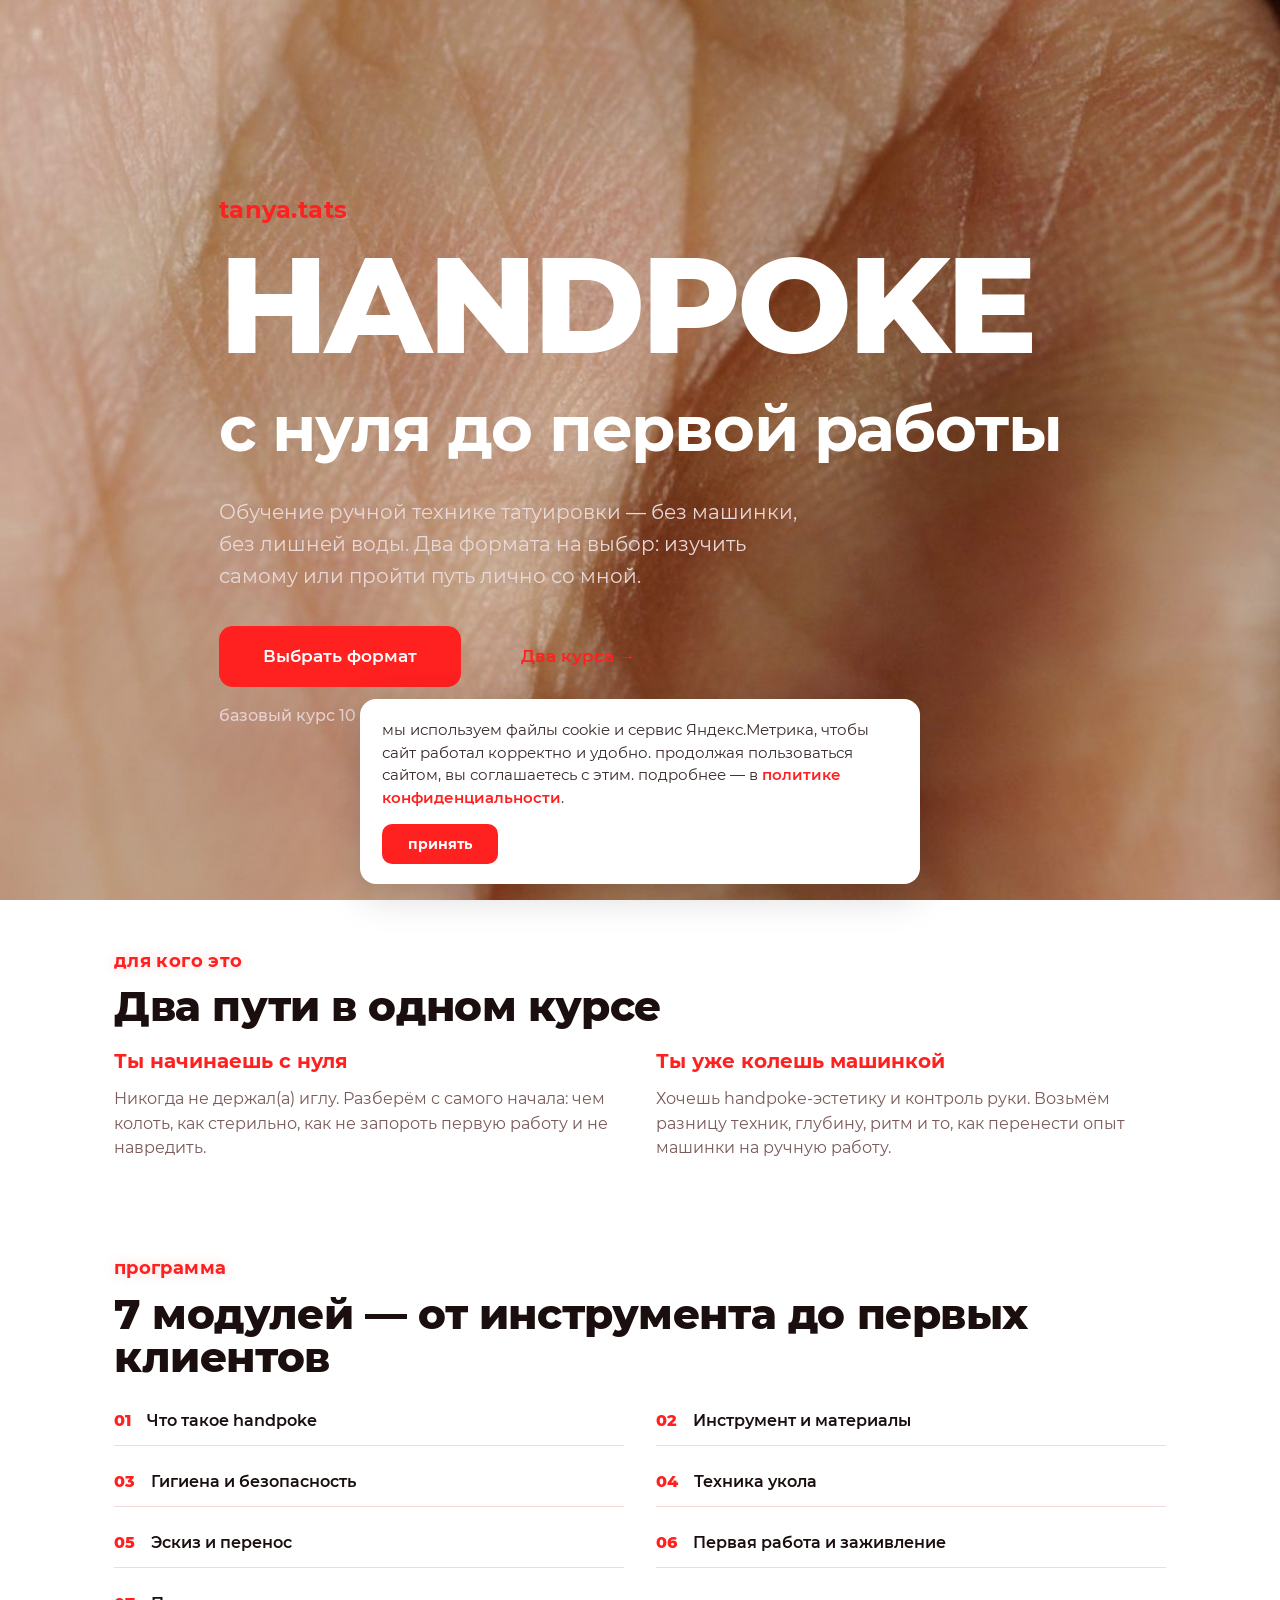
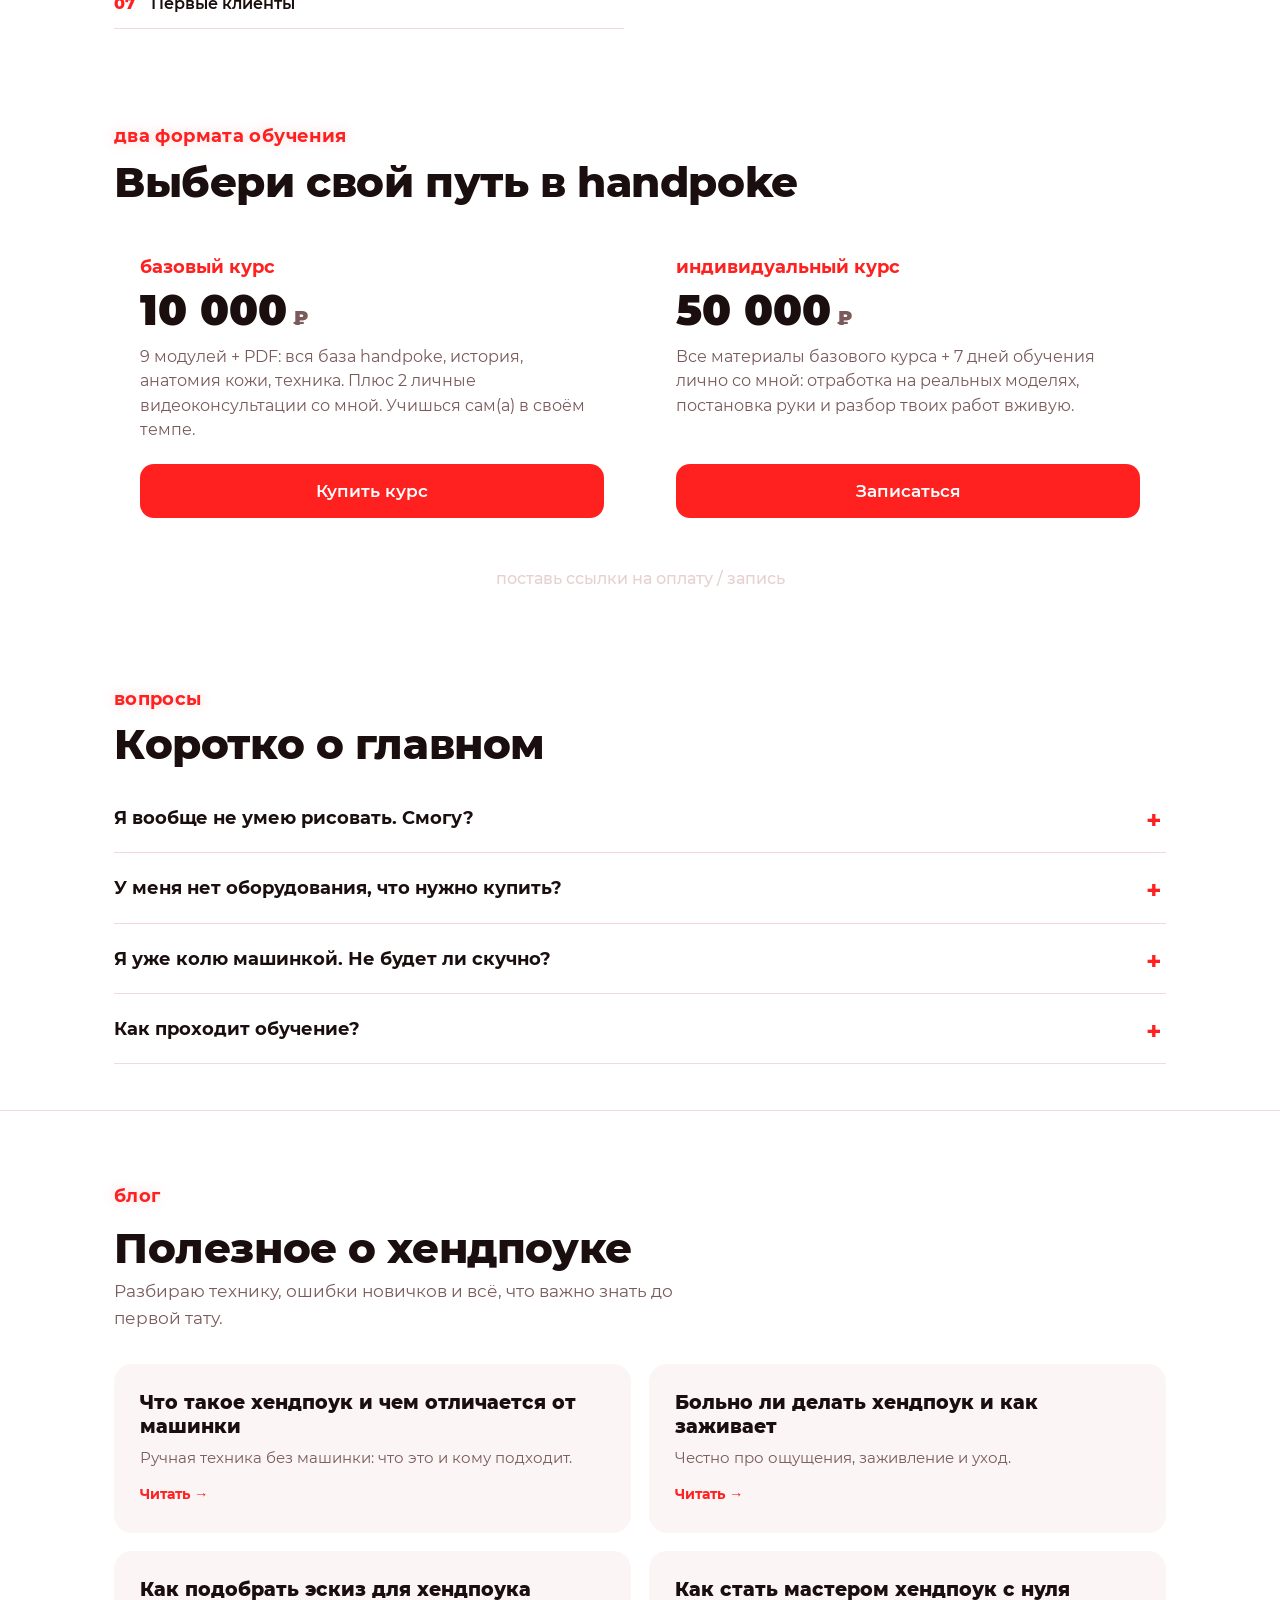
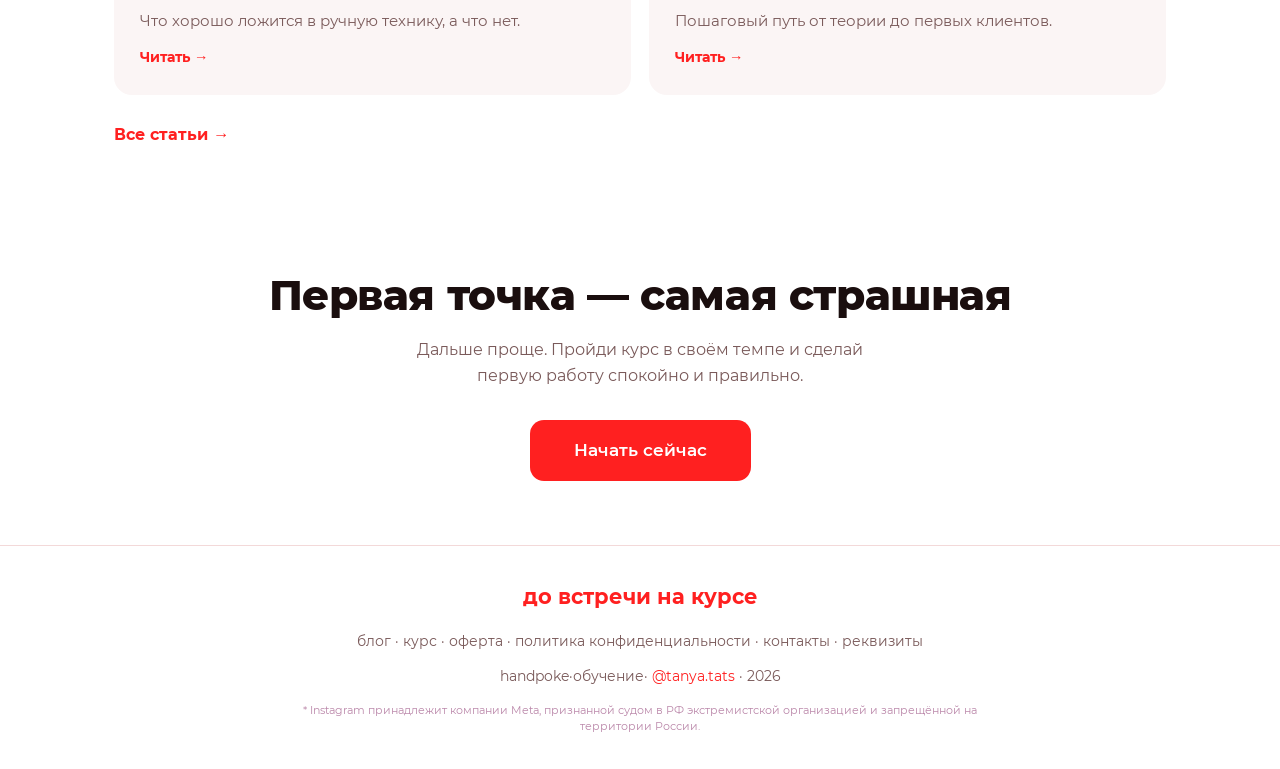
==== commit f1783e9b: "Update index.html" ====
--- a/index.html
+++ b/index.html
@@ -4,7 +4,7 @@
 <meta charset="UTF-8">
 <meta name="viewport" content="width=device-width, initial-scale=1.0">
 <meta name="yandex-verification" content="ab66ae9f76529d10" />
-<meta name="description" content="Курс по хендпоук тату (handpoke) от tanya.tats — ручная техника татуировки с нуля до первой работы. 7 модулей: инструмент, стерильность, техника укола, эскиз, первые клиенты. Мини-курс и обучение лично с мастером.">
+<meta name="description" content="Курс по хендпоук тату (handpoke) от tanya.tats — ручная техника татуировки с нуля до первой работы. 7 модулей: инструмент, стерильность, техника укола, эскиз, первые клиенты. базовый курс и индивидуальное обучение с мастером.">
 <meta name="keywords" content="хендпоук, handpoke, хендпоук тату, ручная техника татуировки, обучение тату, курс тату, техника хендпоук, как делать тату хендпоуком, тату мастер, stick and poke">
 <meta name="author" content="tanya.tats">
 <meta name="robots" content="index, follow">
@@ -12,7 +12,7 @@
 <link rel="canonical" href="https://tanyatats.ru/">
 <meta property="og:type" content="website">
 <meta property="og:title" content="Хендпоук с нуля — курс от tanya.tats">
-<meta property="og:description" content="Ручная техника татуировки с нуля до первой работы. Мини-курс и обучение лично с мастером: инструмент, стерильность, техника, первые клиенты.">
+<meta property="og:description" content="Ручная техника татуировки с нуля до первой работы. базовый курс и обучение лично с мастером: инструмент, стерильность, техника, первые клиенты.">
 <meta property="og:image" content="https://tanyatats.ru/og-image.jpg">
 <meta property="og:url" content="https://tanyatats.ru/">
 <meta property="og:site_name" content="tanya.tats">
@@ -51,7 +51,7 @@
 </style>
 <link rel="preload" href="/fonts/montserrat-800.woff2" as="font" type="font/woff2" crossorigin>
 <link rel="preload" href="/fonts/montserrat-700.woff2" as="font" type="font/woff2" crossorigin>
-<title>Handpoke с нуля — мини-курс</title>
+<title>Handpoke с нуля — базовый курс</title>
 <style>
   
   :root{
@@ -223,7 +223,7 @@
       <a href="#buy" class="cta">Выбрать формат</a>
       <a href="#buy" class="cta ghost">Два курса →</a>
     </div>
-    <div class="under-cta">мини-курс 10 000 ₽ · расширенный со мной 50 000 ₽</div>
+    <div class="under-cta">базовый курс 10 000 ₽ · индивидуальный курс 50 000 ₽</div>
   </div>
 </header>
 
@@ -271,16 +271,16 @@
     <h2>Выбери свой путь в handpoke</h2>
     <div class="offers">
       <div class="offer">
-        <div class="oname">Мини-курс</div>
+        <div class="oname">базовый курс</div>
         <div class="oprice">10 000<span> ₽</span></div>
         <div class="odesc">9 модулей + PDF: вся база handpoke, история, анатомия кожи, техника. Плюс 2 личные видеоконсультации со мной. Учишься сам(а) в своём темпе.</div>
         <button type="button" class="cta paybtn" onclick="openPay('mini')">Купить курс</button>
       </div>
       <div class="offer">
         
-        <div class="oname">Расширенный курс</div>
+        <div class="oname">индивидуальный курс</div>
         <div class="oprice">50 000<span> ₽</span></div>
-        <div class="odesc">Все материалы мини-курса полностью + 7 дней обучения лично со мной: отработка на реальных моделях, постановка руки и разбор твоих работ вживую.</div>
+        <div class="odesc">Все материалы базового курса + 7 дней обучения лично со мной: отработка на реальных моделях, постановка руки и разбор твоих работ вживую.</div>
         <button type="button" class="cta paybtn" onclick="openPay('extended')">Записаться</button>
       </div>
     </div>
@@ -343,14 +343,14 @@
   <div class="wrap">
     <span class="sig">до встречи на курсе</span>
     <nav class="fnav">
-      <a href="blog.html">Блог</a> ·
-      <a href="course.html">Курс</a> ·
-      <a href="oferta.html">Оферта</a> ·
-      <a href="privacy.html">Политика конфиденциальности</a> ·
-      <a href="contacts.html">Контакты</a> ·
-      <a href="requisites.html">Реквизиты</a>
+      <a href="blog.html">блог</a> ·
+      <a href="course.html">курс</a> ·
+      <a href="oferta.html">оферта</a> ·
+      <a href="privacy.html">политика конфиденциальности</a> ·
+      <a href="contacts.html">контакты</a> ·
+      <a href="requisites.html">реквизиты</a>
     </nav>
-    <div class="fbot">Handpoke-мини-курс · <a href="https://instagram.com/tanya.tats">@tanya.tats</a> · 2026</div>
+    <div class="fbot">handpoke·обучение· <a href="https://instagram.com/tanya.tats">@tanya.tats</a> · 2026</div>
     <p class="fmeta">* Instagram принадлежит компании Meta, признанной судом в РФ экстремистской организацией и запрещённой на территории России.</p>
   </div>
 </footer>
@@ -390,8 +390,8 @@
   // адрес бэкенда курса
   const COURSE_API = "https://tanyatats-course-backend-f204.twc1.net";
   const PRODUCTS = {
-    mini:     {title:"Мини-курс handpoke",     sub:"10 000 ₽ · доступ навсегда + PDF"},
-    extended: {title:"Расширенный курс handpoke", sub:"50 000 ₽ · 7 дней со мной + модели"}
+    mini:     {title:"базовый курс handpoke",     sub:"10 000 ₽ · доступ навсегда + PDF"},
+    extended: {title:"индивидуальный курс handpoke", sub:"50 000 ₽ · 7 дней со мной + модели"}
   };
   let currentProduct = null;
 
@@ -478,4 +478,4 @@
 <!-- /Cookie banner -->
 
 </body>
-</html>+</html>
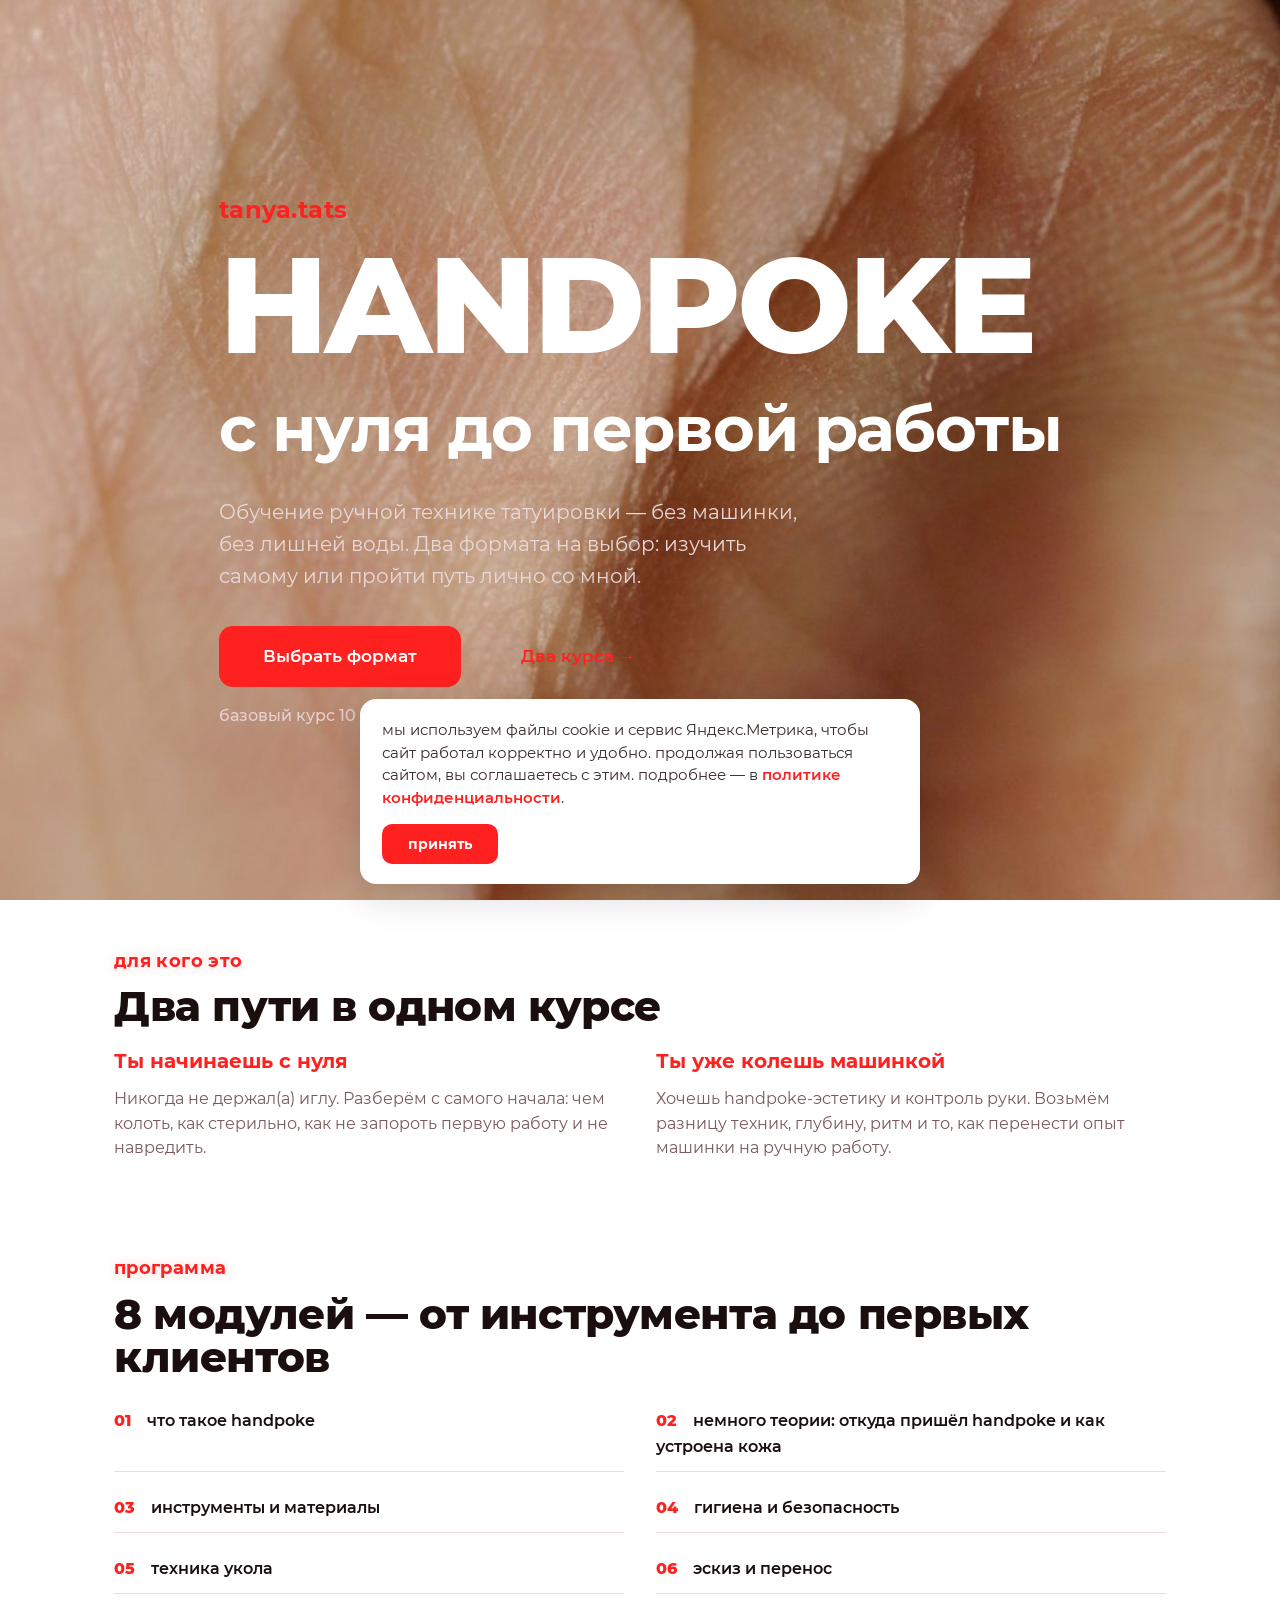
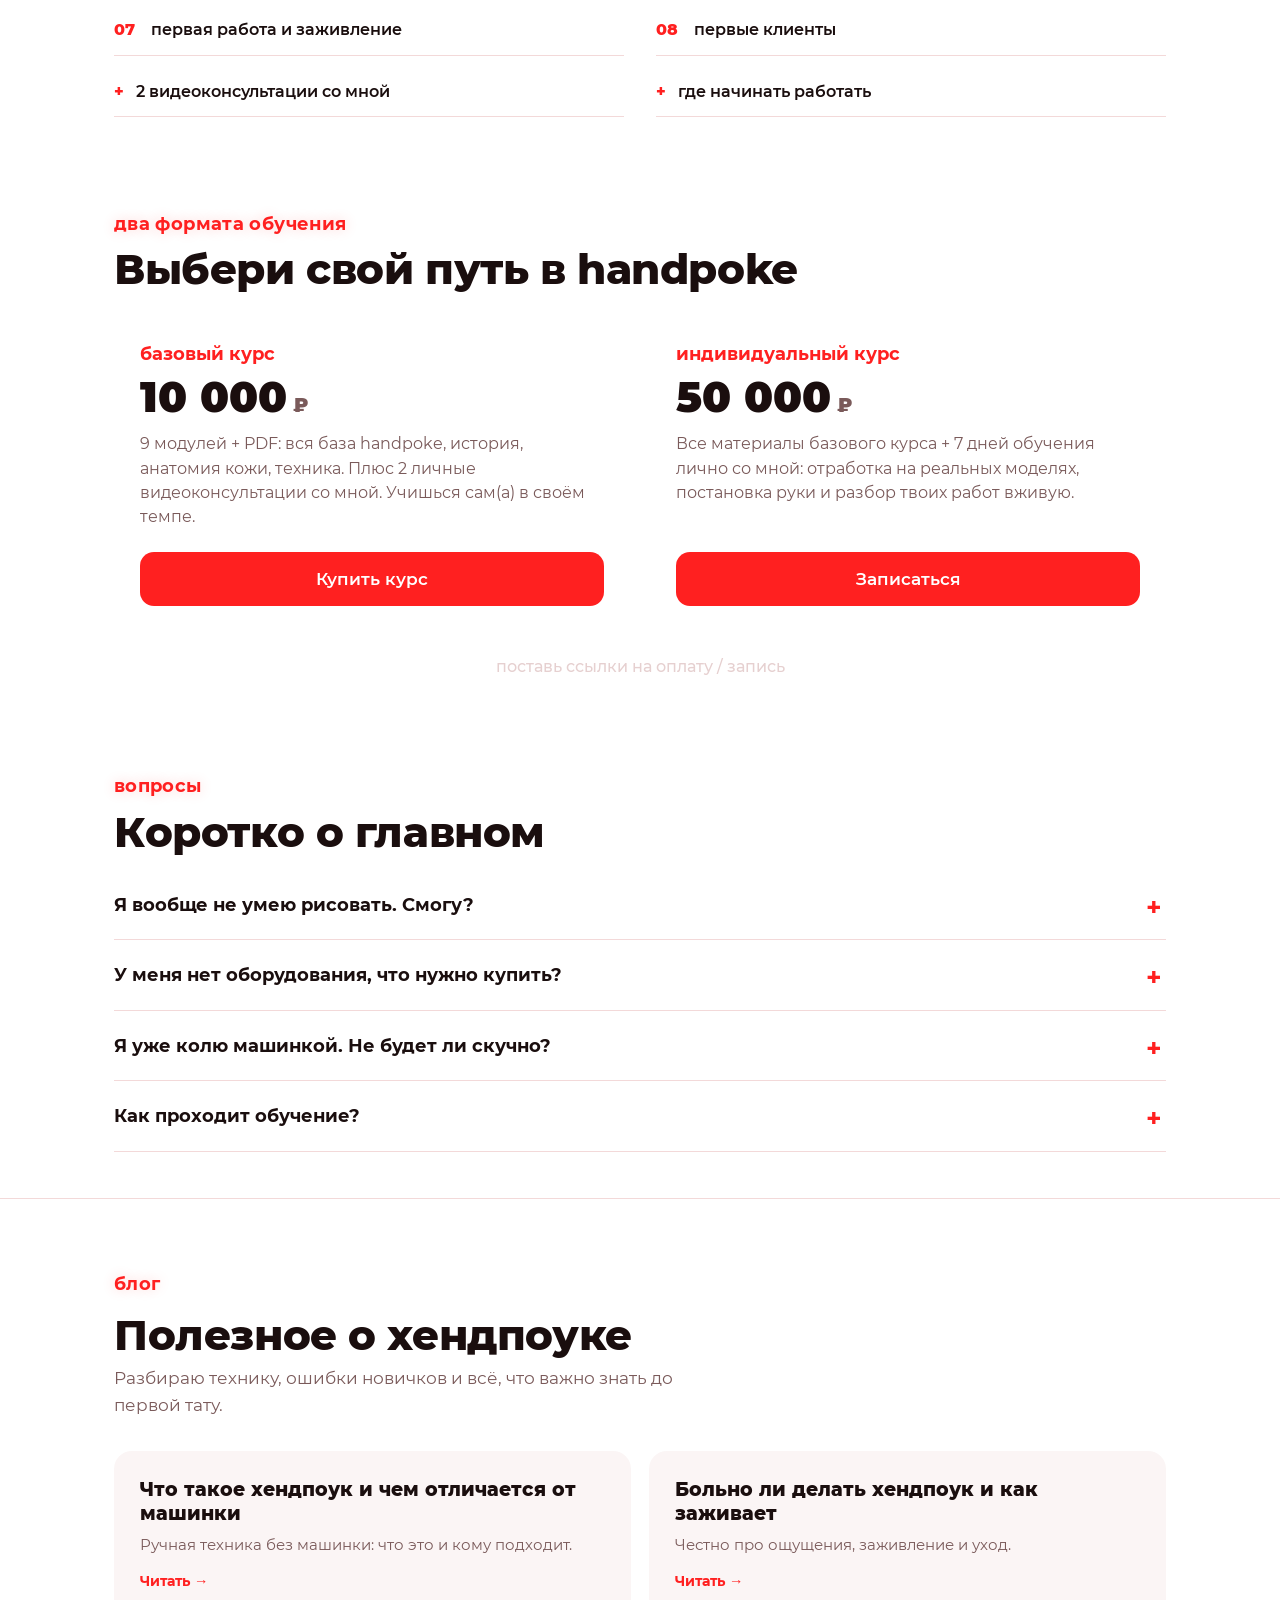
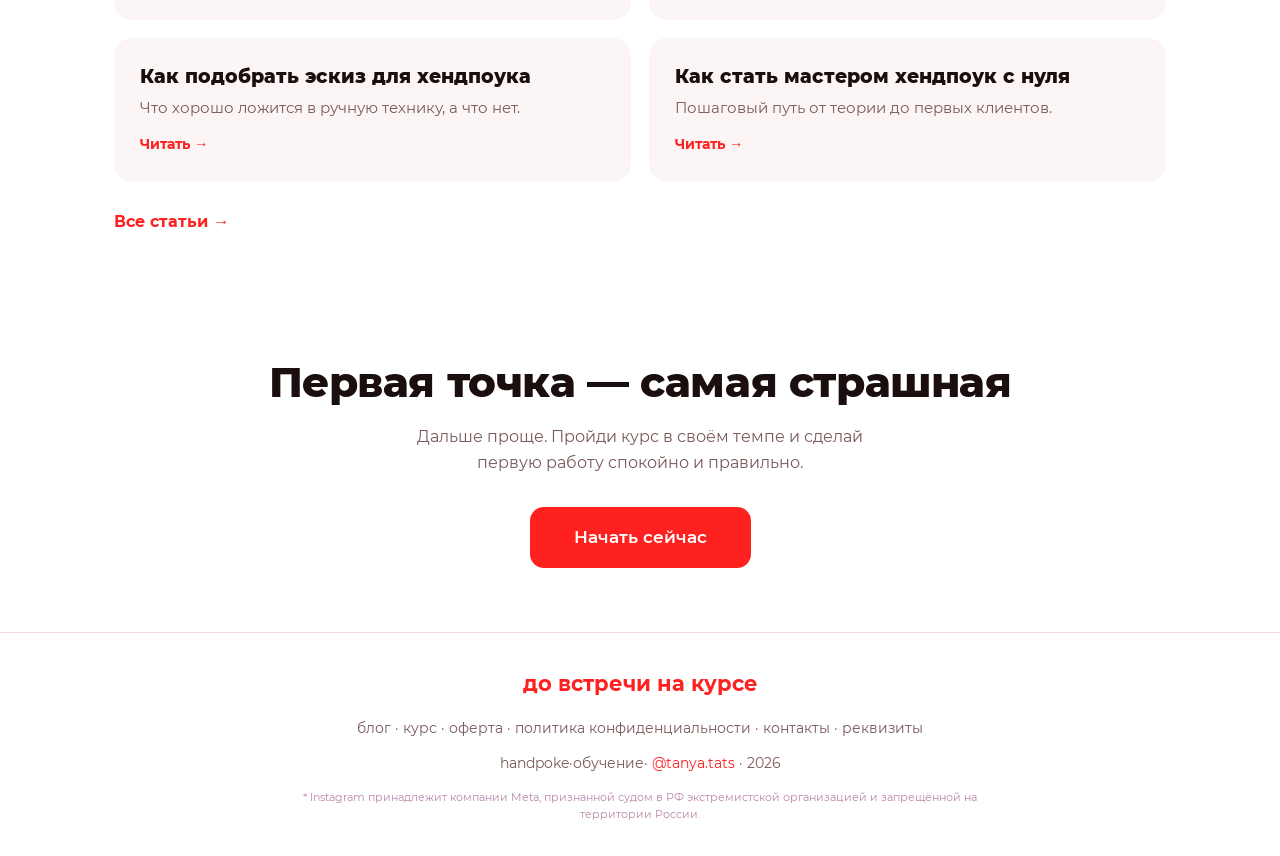
==== commit 20dca900: "Update index.html" ====
--- a/index.html
+++ b/index.html
@@ -250,15 +250,18 @@
 <section>
   <div class="wrap">
     <span class="lbl">программа</span>
-    <h2>7 модулей — от инструмента до первых клиентов</h2>
+    <h2>8 модулей — от инструмента до первых клиентов</h2>
     <div class="prog">
-      <div><span>01</span> Что такое handpoke</div>
-      <div><span>02</span> Инструмент и материалы</div>
-      <div><span>03</span> Гигиена и безопасность</div>
-      <div><span>04</span> Техника укола</div>
-      <div><span>05</span> Эскиз и перенос</div>
-      <div><span>06</span> Первая работа и заживление</div>
-      <div><span>07</span> Первые клиенты</div>
+      <div><span>01</span> что такое handpoke</div>
+      <div><span>02</span> немного теории: откуда пришёл handpoke и как устроена кожа</div>
+      <div><span>03</span> инструменты и материалы</div>
+      <div><span>04</span> гигиена и безопасность</div>
+      <div><span>05</span> техника укола</div>
+      <div><span>06</span> эскиз и перенос</div>
+      <div><span>07</span> первая работа и заживление</div>
+      <div><span>08</span> первые клиенты</div>
+      <div><span>+</span>2 видеоконсультации со мной</div>
+      <div><span>+</span>где начинать работать</div>
     </div>
   </div>
 </section>
@@ -295,7 +298,7 @@
     <details><summary>Я вообще не умею рисовать. Смогу?</summary><p>Да. Handpoke прощает больше, чем машинка, а простые точечные и линейные работы не требуют академического рисунка. В курсе есть модуль про эскиз с нуля.</p></details>
     <details><summary>У меня нет оборудования, что нужно купить?</summary><p>К курсу идёт чек-лист: минимальный набор для старта стоит недорого. Всё расписано — что брать, где и почему.</p></details>
     <details><summary>Я уже колю машинкой. Не будет ли скучно?</summary><p>Нет. Базу можно пролистать, а основная ценность для тебя — в технике укола, глубине и ритме руки, которых в машинной работе нет.</p></details>
-    <details><summary>Как проходит обучение?</summary><p>Видео и разборы, которые смотришь в своём темпе. Доступ остаётся навсегда, можно возвращаться к модулям.</p></details>
+    <details><summary>Как проходит обучение?</summary><p>Видеоконсультации и разборы. Доступ остаётся навсегда, можно возвращаться к модулям.</p></details>
   </div>
 </section>
 
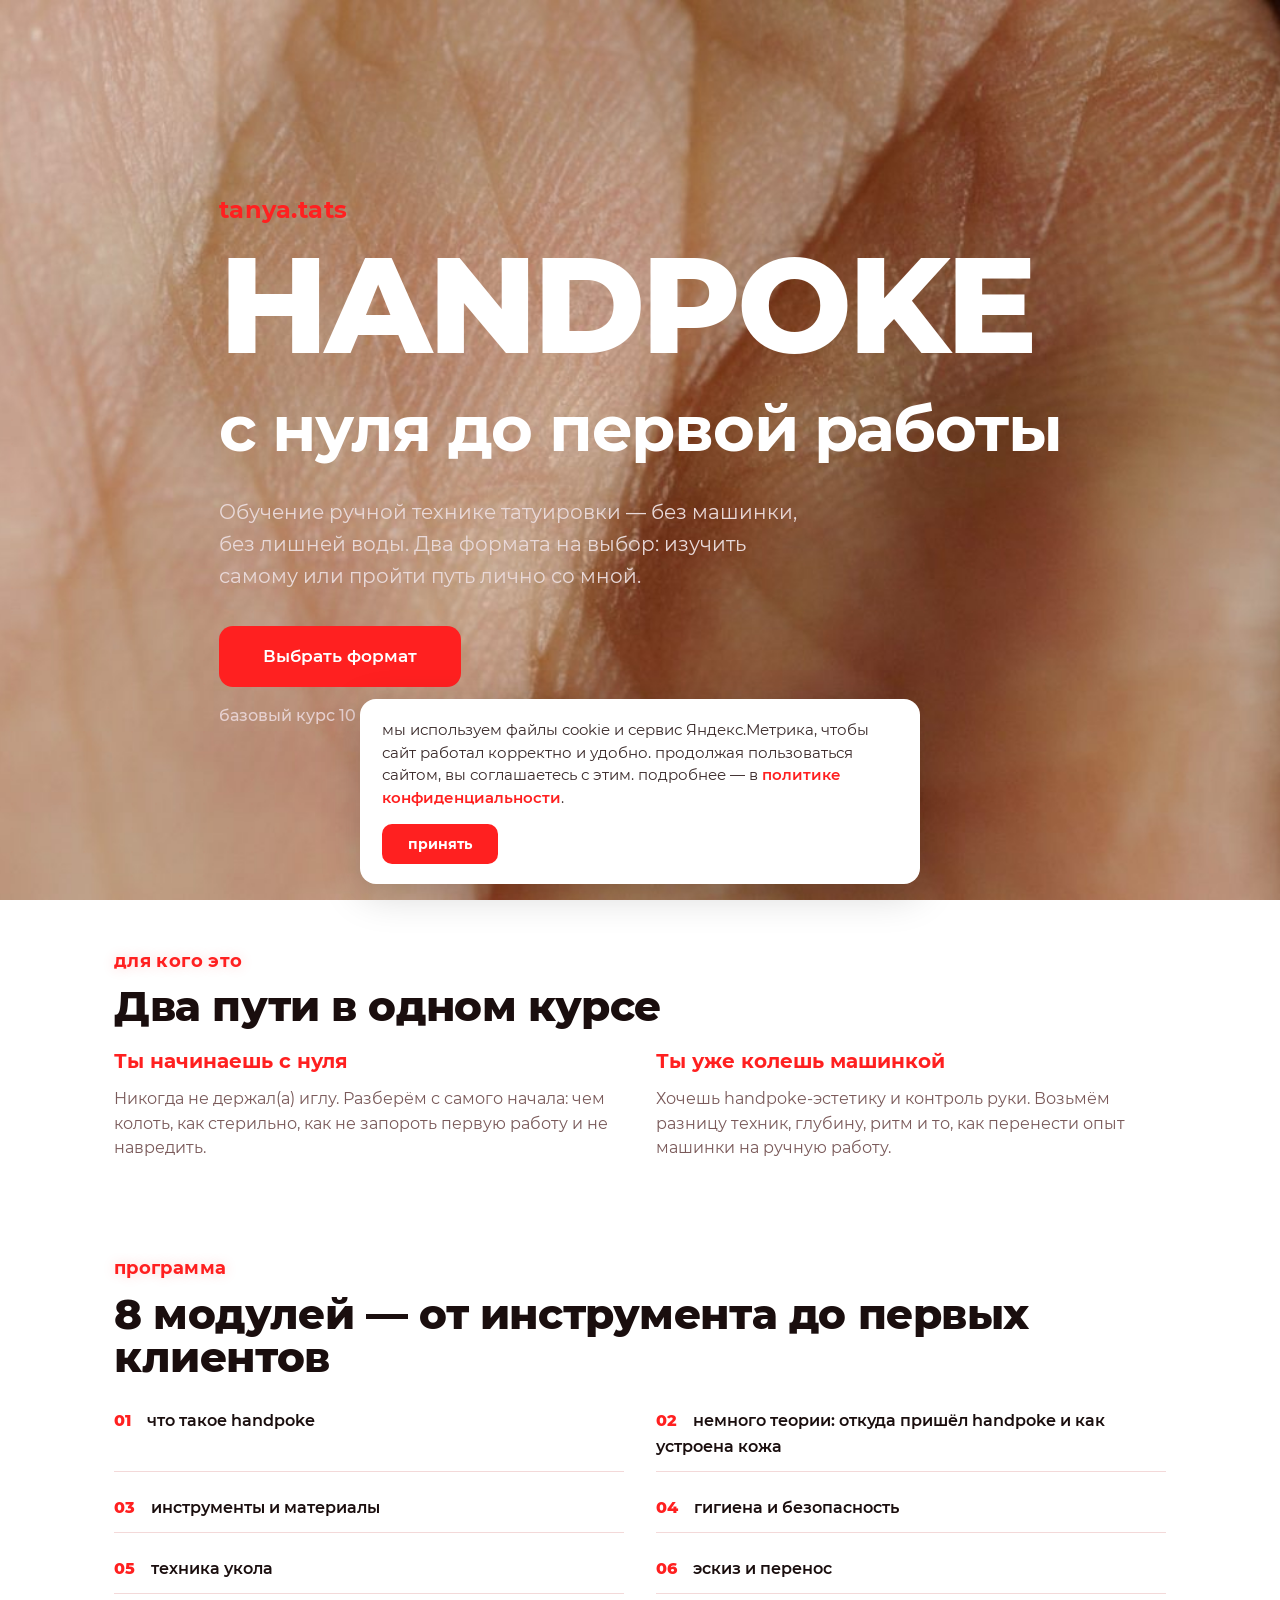
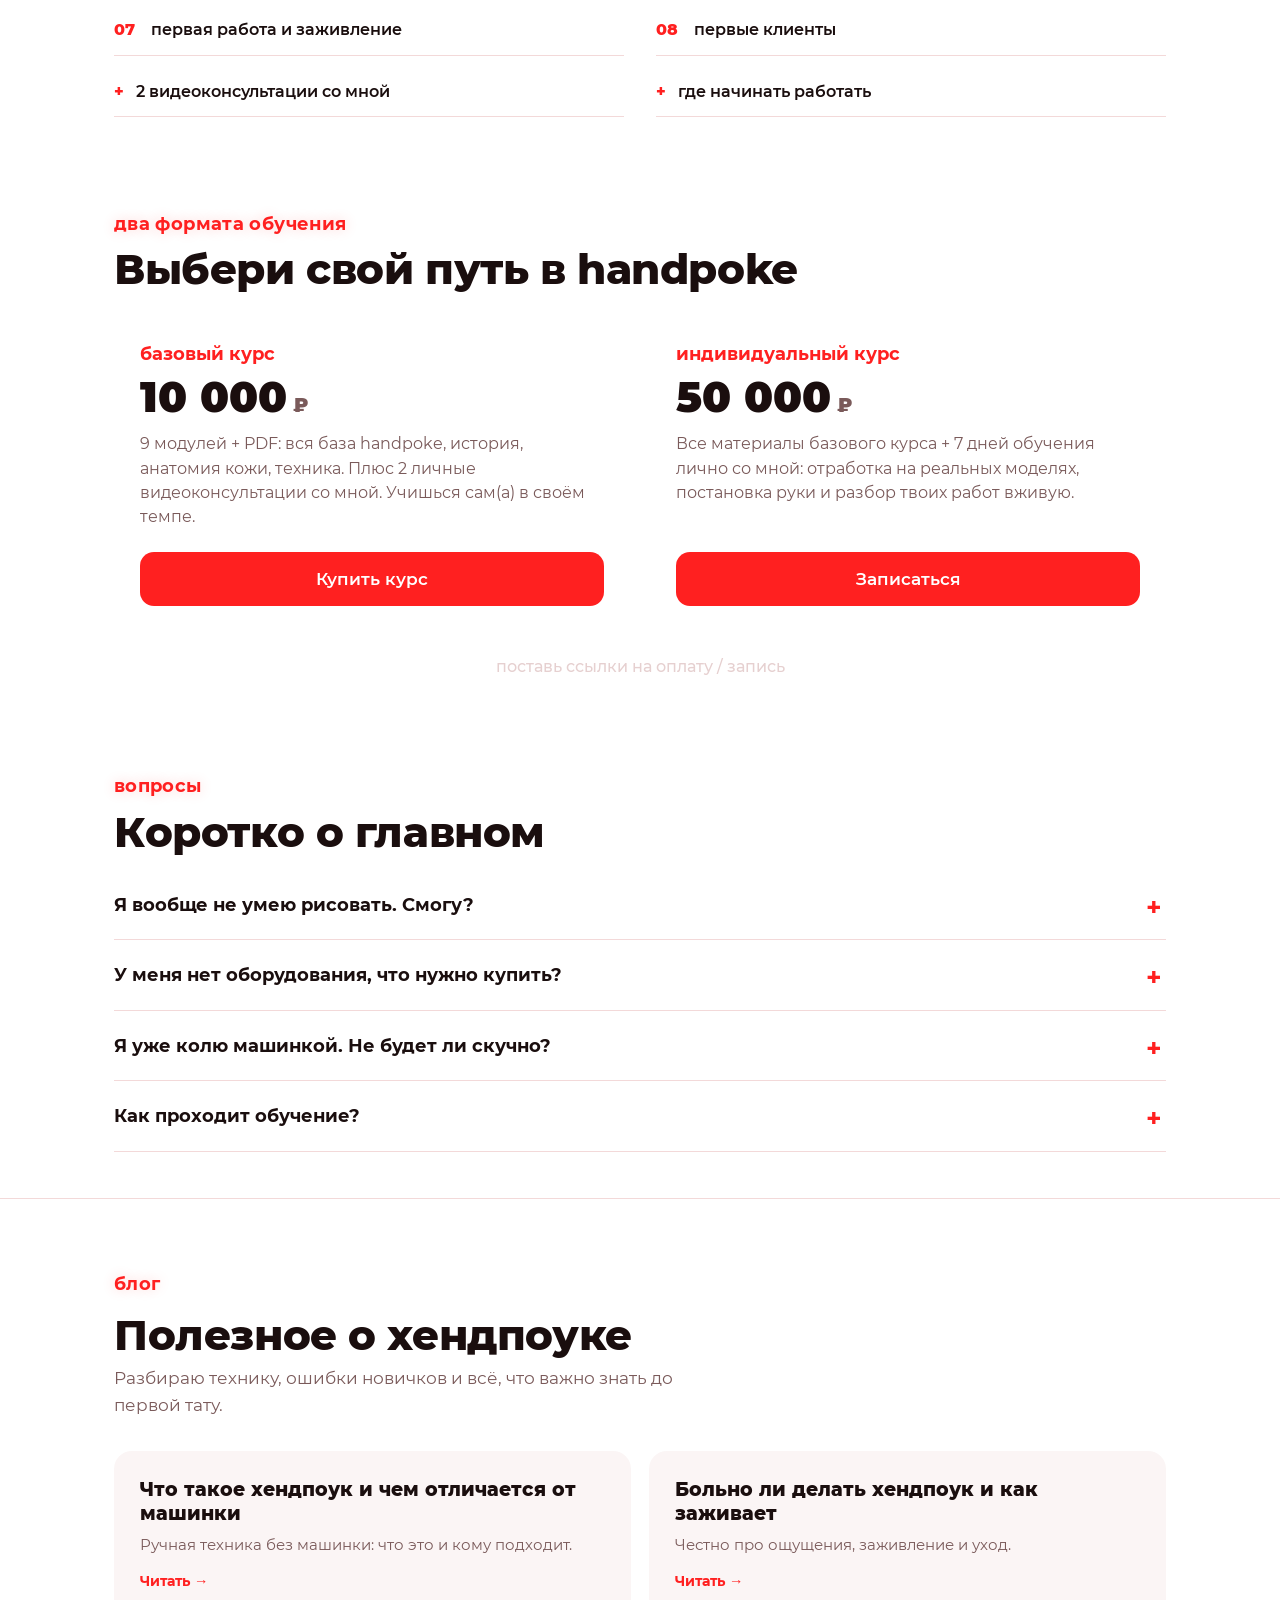
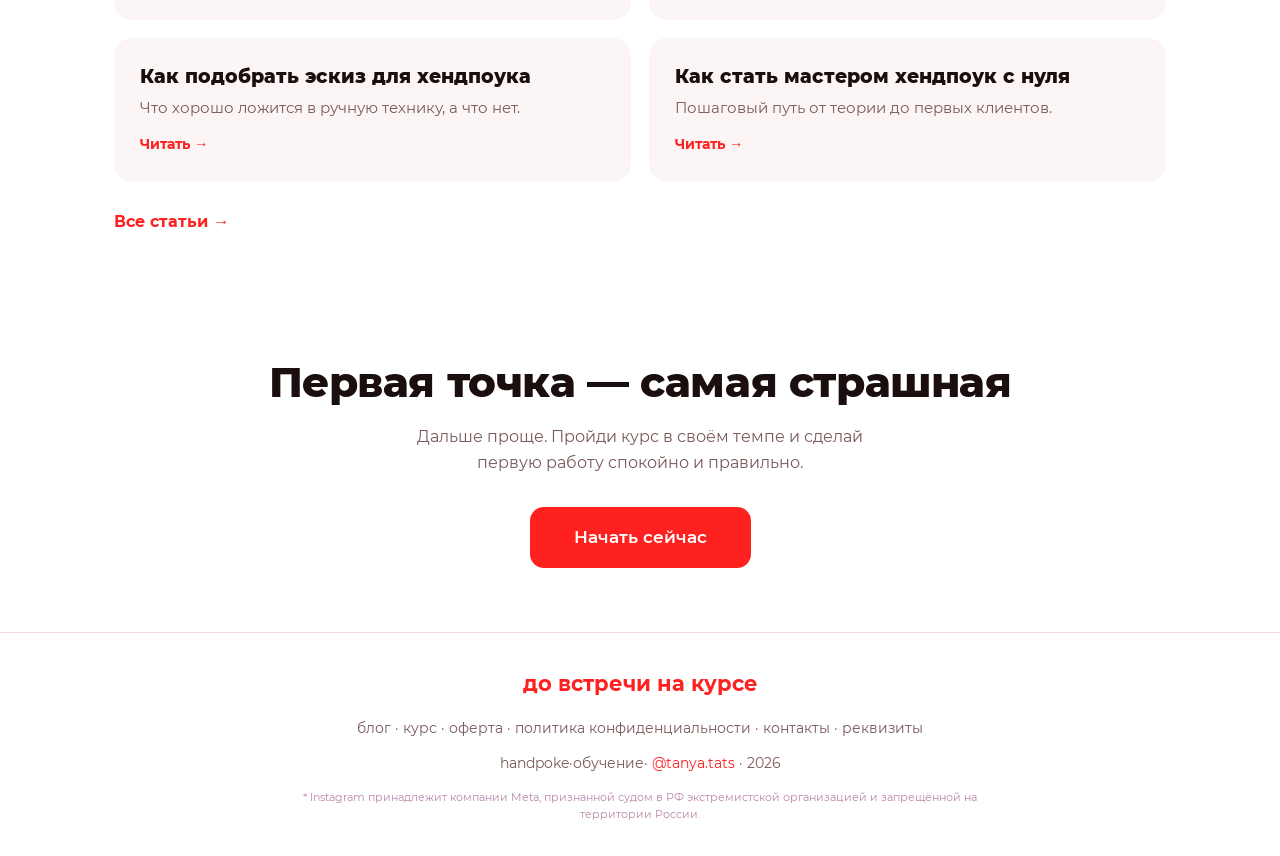
==== commit bd55a014: "Update index.html" ====
--- a/index.html
+++ b/index.html
@@ -221,7 +221,6 @@
     <p class="lede">Обучение ручной технике татуировки — без машинки, без лишней воды. Два формата на выбор: изучить самому или пройти путь лично со мной.</p>
     <div class="hero-cta">
       <a href="#buy" class="cta">Выбрать формат</a>
-      <a href="#buy" class="cta ghost">Два курса →</a>
     </div>
     <div class="under-cta">базовый курс 10 000 ₽ · индивидуальный курс 50 000 ₽</div>
   </div>
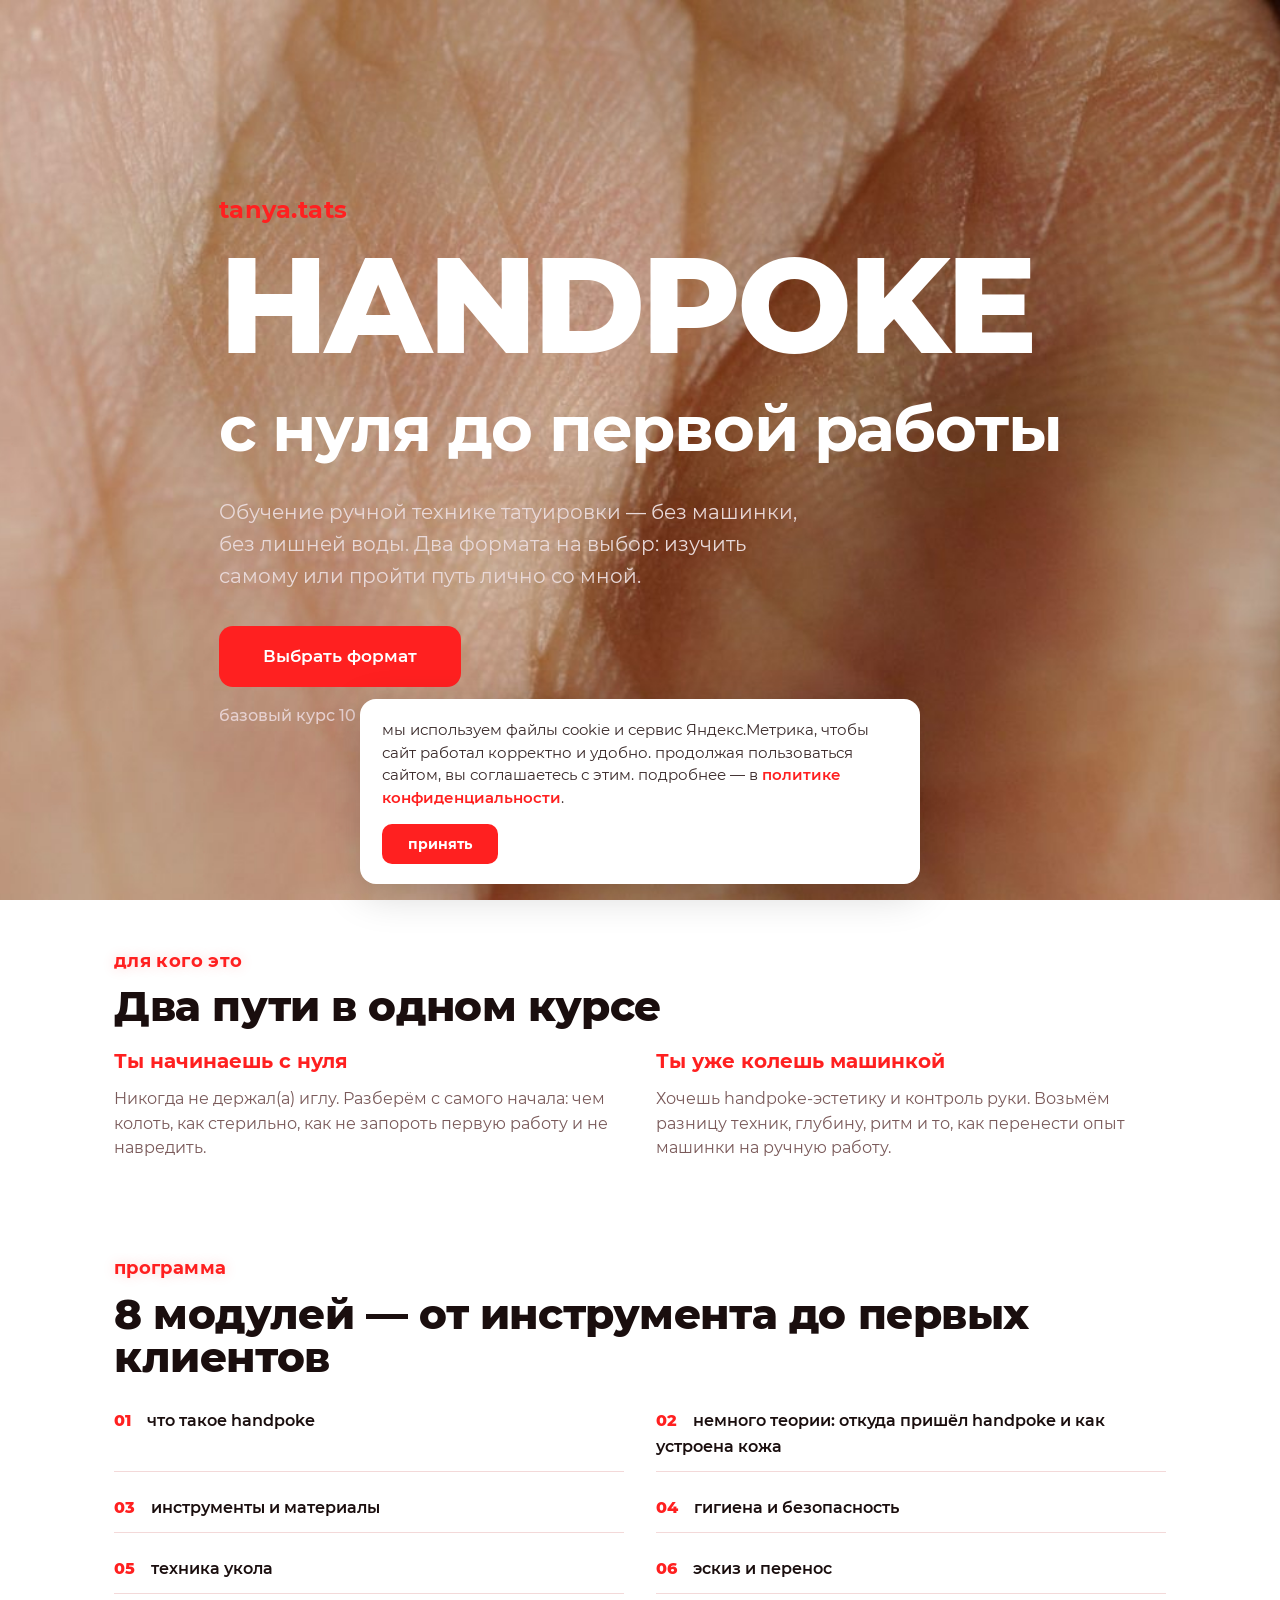
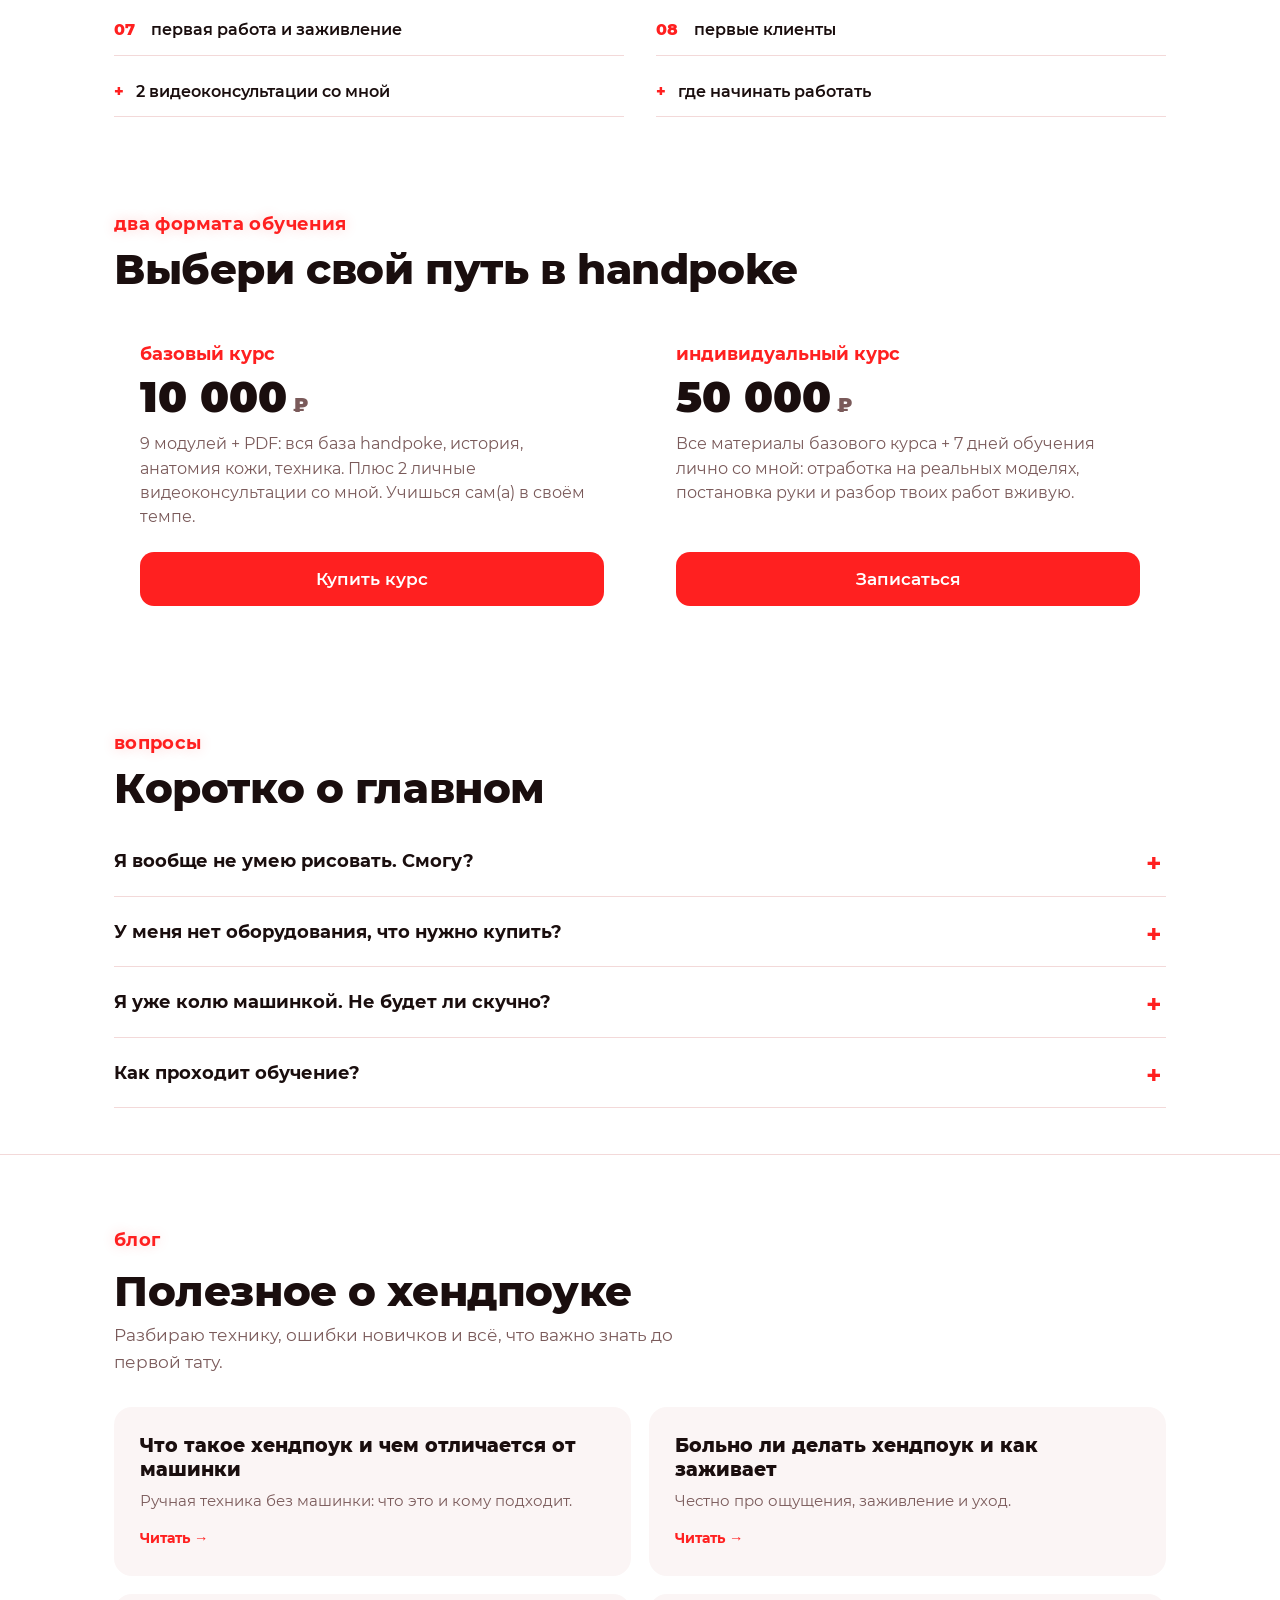
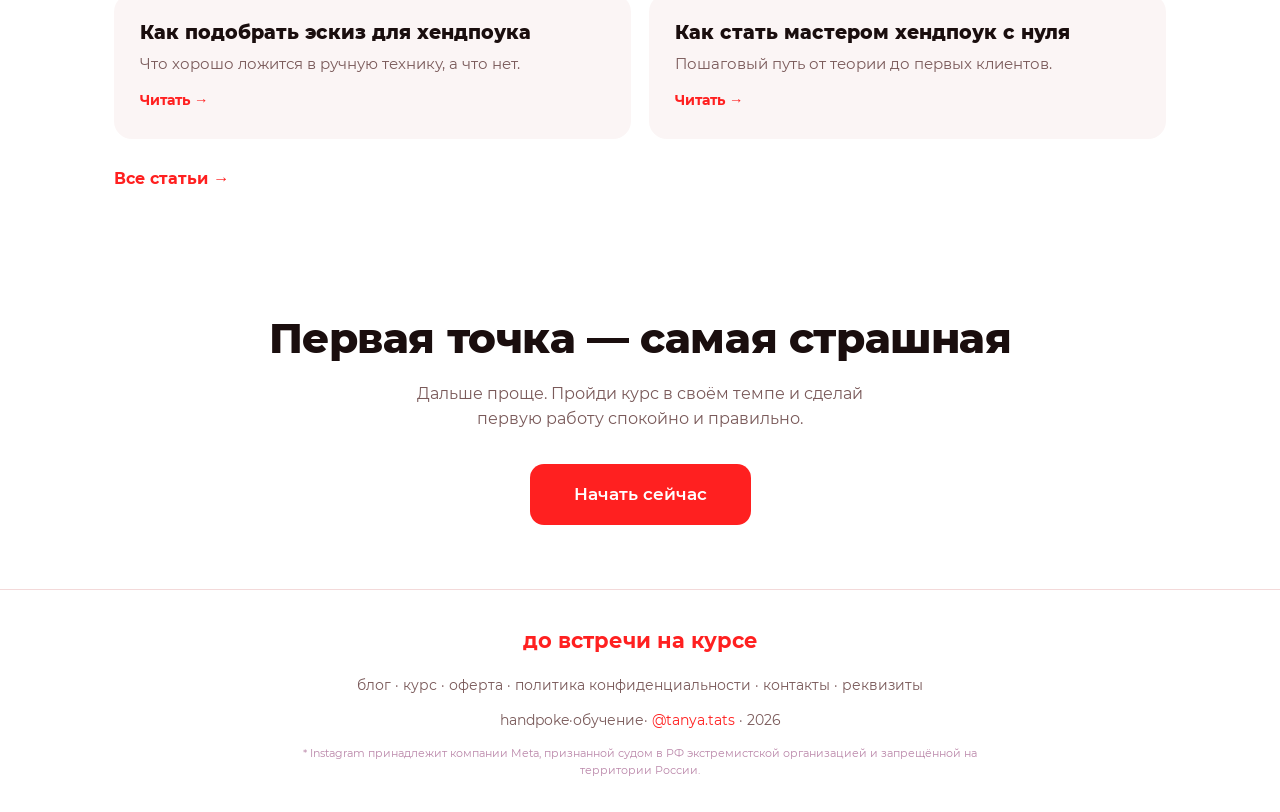
==== commit 04a4118a: "Update index.html" ====
--- a/index.html
+++ b/index.html
@@ -286,7 +286,6 @@
         <button type="button" class="cta paybtn" onclick="openPay('extended')">Записаться</button>
       </div>
     </div>
-    <div class="under-cta" style="text-align:center;margin-top:18px">поставь ссылки на оплату / запись</div>
   </div>
 </section>
 
